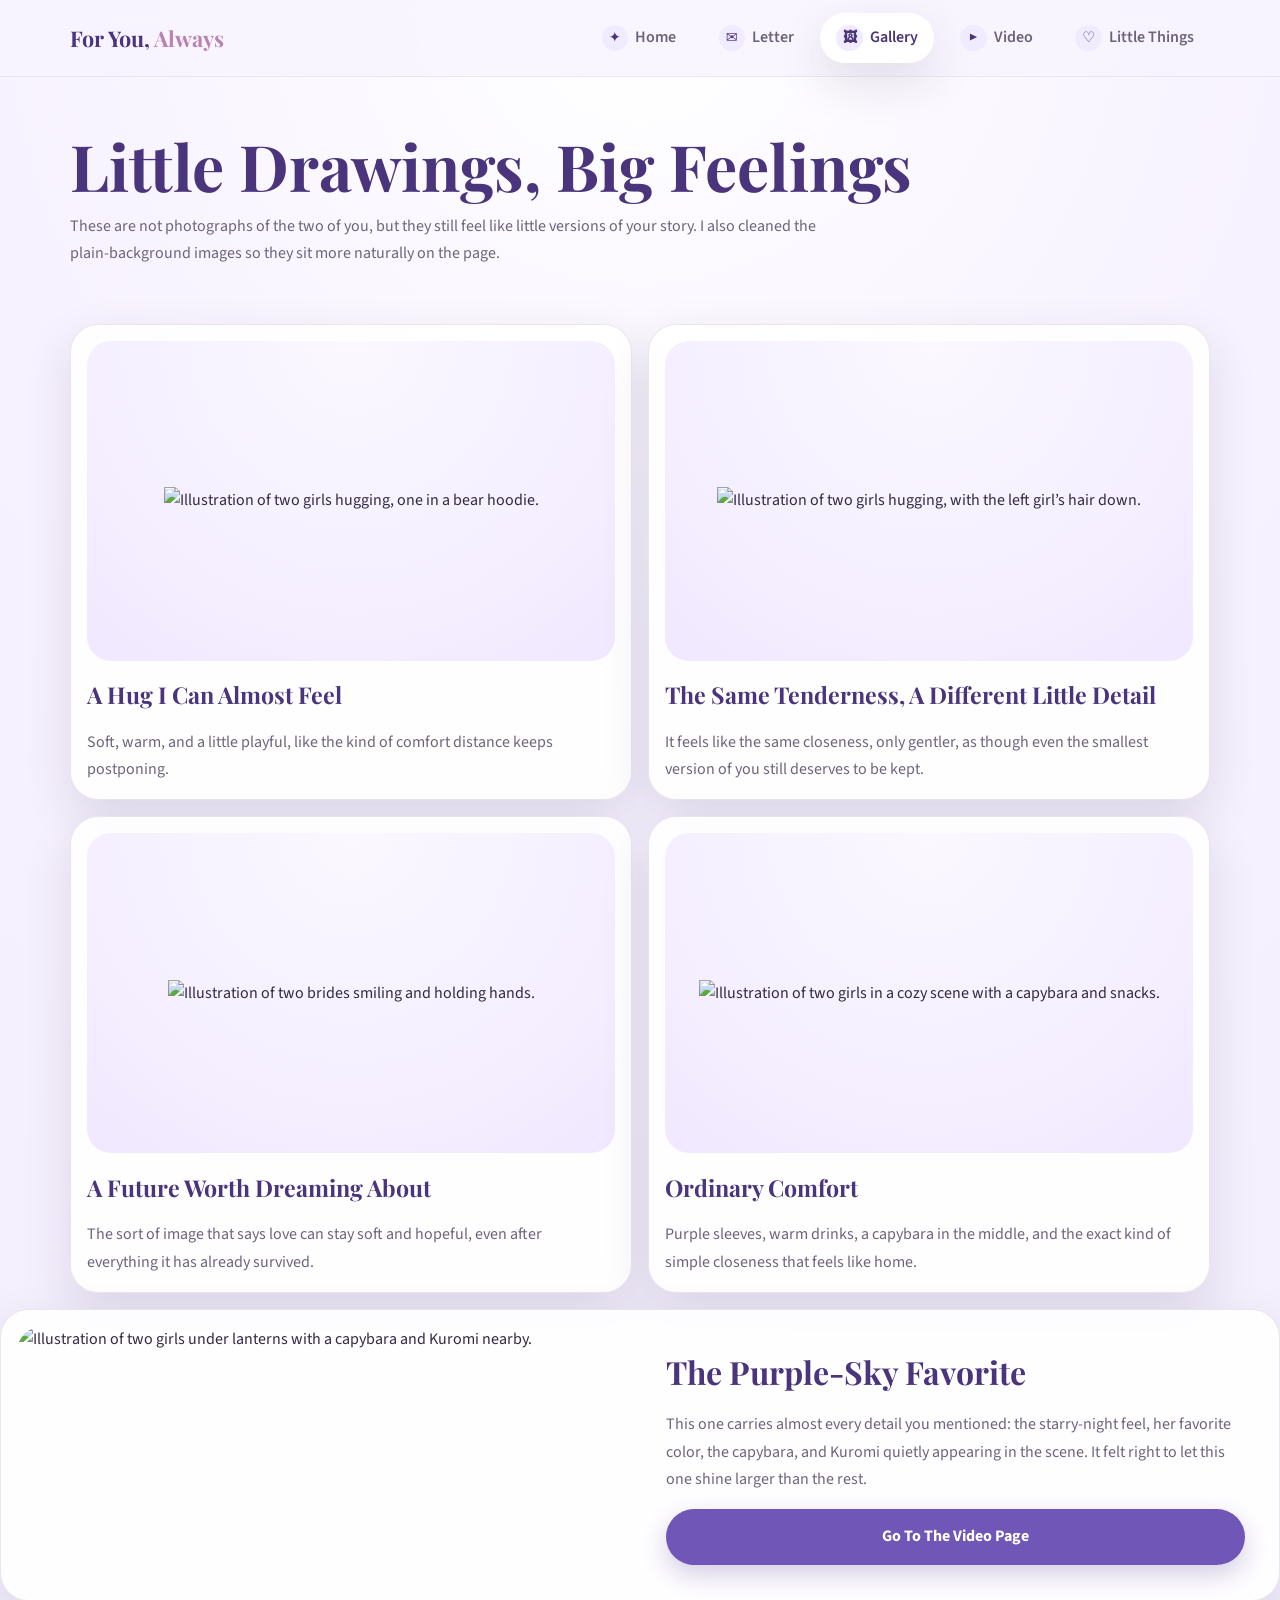
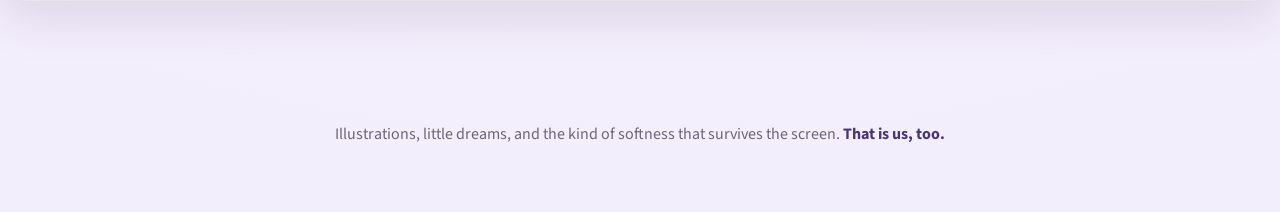
==== gallery.html @ 33184c09 "Add files via upload" ====
<!DOCTYPE html>
<html lang="en">
<head>
  <meta charset="utf-8">
  <meta name="viewport" content="width=device-width, initial-scale=1">
  <meta name="description" content="A gallery of drawings and keepsake illustrations.">
  <title>Gallery | For You, Always</title>
  <link rel="preconnect" href="https://fonts.googleapis.com">
  <link rel="preconnect" href="https://fonts.gstatic.com" crossorigin>
  <link href="https://fonts.googleapis.com/css2?family=Playfair+Display:wght@500;600;700&family=Source+Sans+3:wght@400;500;600;700&display=swap" rel="stylesheet">
  <link rel="stylesheet" href="styles.css">
</head>
<body>
  <header class="topbar">
    <div class="container topbar-inner">
      <a class="brand" href="index.html">For You, <span>Always</span></a>
      <nav class="nav" aria-label="Main navigation">
        <a href="index.html"><span class="icon-dot">✦</span>Home</a>
        <a href="letter.html"><span class="icon-dot">✉</span>Letter</a>
        <a class="active" href="gallery.html"><span class="icon-dot">🖼</span>Gallery</a>
        <a href="video.html"><span class="icon-dot">▶</span>Video</a>
        <a href="little-things.html"><span class="icon-dot">♡</span>Little Things</a>
      </nav>
    </div>
  </header>

  <main>
    <section class="page-intro">
      <div class="container">
        <h1>Little Drawings, Big Feelings</h1>
        <p>These are not photographs of the two of you, but they still feel like little versions of your story. I also cleaned the plain-background images so they sit more naturally on the page.</p>
      </div>
    </section>

    <section class="section" style="padding-top:1.5rem">
      <div class="container gallery-grid">
        <article class="card gallery-card">
          <div class="art-stage"><img src="assets/img/hug-bear-transparent.png" alt="Illustration of two girls hugging, one in a bear hoodie."></div>
          <h3>A Hug I Can Almost Feel</h3>
          <p>Soft, warm, and a little playful, like the kind of comfort distance keeps postponing.</p>
        </article>

        <article class="card gallery-card">
          <div class="art-stage"><img src="assets/img/hug-hair-transparent.png" alt="Illustration of two girls hugging, with the left girl’s hair down."></div>
          <h3>The Same Tenderness, A Different Little Detail</h3>
          <p>It feels like the same closeness, only gentler, as though even the smallest version of you still deserves to be kept.</p>
        </article>

        <article class="card gallery-card">
          <div class="art-stage"><img src="assets/img/wedding-dream-transparent.png" alt="Illustration of two brides smiling and holding hands."></div>
          <h3>A Future Worth Dreaming About</h3>
          <p>The sort of image that says love can stay soft and hopeful, even after everything it has already survived.</p>
        </article>

        <article class="card gallery-card">
          <div class="art-stage"><img src="assets/img/cozy-capybara.png" alt="Illustration of two girls in a cozy scene with a capybara and snacks."></div>
          <h3>Ordinary Comfort</h3>
          <p>Purple sleeves, warm drinks, a capybara in the middle, and the exact kind of simple closeness that feels like home.</p>
        </article>
      </div>

      <div class="card feature-banner">
        <img src="assets/img/lantern-night.jpg" alt="Illustration of two girls under lanterns with a capybara and Kuromi nearby.">
        <div style="padding:1.2rem 1.1rem;display:flex;flex-direction:column;justify-content:center">
          <h2 style="font-family:'Playfair Display',Georgia,serif;color:var(--purple-deep);margin:0 0 .75rem;font-size:2rem">The Purple-Sky Favorite</h2>
          <p style="margin:0 0 1rem;color:var(--muted)">This one carries almost every detail you mentioned: the starry-night feel, her favorite color, the capybara, and Kuromi quietly appearing in the scene. It felt right to let this one shine larger than the rest.</p>
          <a class="button" href="video.html">Go To The Video Page</a>
        </div>
      </div>
    </section>
  </main>

  <footer class="footer">
    <div class="container">
      <p>Illustrations, little dreams, and the kind of softness that survives the screen. <strong>That is us, too.</strong></p>
    </div>
  </footer>
</body>
</html>
---- styles.css ----
:root{
  --bg:#f8f5ff;
  --surface:#ffffff;
  --surface-soft:#faf7ff;
  --ink:#322942;
  --muted:#6d647b;
  --line:rgba(72,49,98,.12);
  --purple:#6f56b7;
  --purple-deep:#4a357c;
  --lavender:#d9ccff;
  --pink:#f6c8da;
  --gold:#f4df9c;
  --shadow:0 18px 48px rgba(44,31,69,.12);
  --shadow-strong:0 24px 64px rgba(37,21,63,.18);
  --hero:linear-gradient(180deg,#2f2450 0%,#4f3c83 38%,#8168bd 100%);
}
*{box-sizing:border-box}
html{scroll-behavior:smooth}
body{margin:0;font-family:'Source Sans 3',system-ui,-apple-system,BlinkMacSystemFont,'Segoe UI',sans-serif;color:var(--ink);background:radial-gradient(circle at top,#ffffff 0%,#f7f2ff 34%,#f3eefc 100%);line-height:1.7}
a{color:inherit}
img{max-width:100%;display:block}
video{max-width:100%;display:block}
.button,a.button{display:inline-flex;align-items:center;justify-content:center;gap:.65rem;padding:.9rem 1.2rem;border-radius:999px;background:var(--purple);color:#fff;text-decoration:none;font-weight:700;border:none;box-shadow:0 10px 24px rgba(84,56,144,.24);transition:transform .2s ease,box-shadow .2s ease}
.button:hover,a.button:hover{transform:translateY(-2px);box-shadow:0 14px 30px rgba(84,56,144,.28)}
.button.secondary,a.button.secondary{background:#fff;color:var(--purple-deep);border:1px solid rgba(84,56,144,.15);box-shadow:var(--shadow)}
.container{width:min(1140px,calc(100% - 2rem));margin-inline:auto}
.card{background:rgba(255,255,255,.88);backdrop-filter:blur(6px);border:1px solid var(--line);box-shadow:var(--shadow);border-radius:28px}
.small-label{display:inline-flex;align-items:center;gap:.5rem;padding:.45rem .8rem;border-radius:999px;background:rgba(255,255,255,.12);border:1px solid rgba(255,255,255,.16);color:#f9f4ff;font-size:.83rem;letter-spacing:.03em}
.topbar{position:sticky;top:0;z-index:20;background:rgba(248,245,255,.82);backdrop-filter:blur(12px);border-bottom:1px solid rgba(73,53,99,.08)}
.topbar-inner{display:flex;align-items:center;justify-content:space-between;gap:1rem;min-height:76px}
.brand{font-family:'Playfair Display',Georgia,serif;font-size:1.35rem;font-weight:700;text-decoration:none;color:var(--purple-deep)}
.brand span{color:#b983b0}
.nav{display:flex;flex-wrap:wrap;gap:.65rem;justify-content:flex-end}
.nav a{display:inline-flex;align-items:center;gap:.45rem;text-decoration:none;padding:.72rem 1rem;border-radius:999px;font-weight:600;color:var(--muted);transition:background .2s ease,color .2s ease}
.nav a:hover,.nav a.active{background:#fff;color:var(--purple-deep);box-shadow:var(--shadow)}
.icon-dot{width:1.65rem;height:1.65rem;border-radius:50%;display:grid;place-items:center;background:#f1ebff;color:var(--purple-deep);font-size:.9rem;flex:0 0 auto}
.hero{position:relative;overflow:hidden;background:var(--hero);color:#fff;padding:5.5rem 0 4rem}
.hero::before,.hero::after{content:"";position:absolute;border-radius:50%;filter:blur(10px);opacity:.28}
.hero::before{width:420px;height:420px;right:-80px;top:-120px;background:#f8cce4}
.hero::after{width:320px;height:320px;left:-60px;bottom:-100px;background:#c8b3ff}
.hero-grid{position:relative;z-index:1;display:grid;grid-template-columns:1.05fr .95fr;gap:2rem;align-items:center}
.hero-copy h1{font-family:'Playfair Display',Georgia,serif;font-size:clamp(2.9rem,6vw,5.35rem);line-height:1.06;margin:.9rem 0 1rem}
.hero-copy p{font-size:1.13rem;max-width:42rem;color:#f4efff;margin:0 0 1.4rem}
.hero-actions{display:flex;flex-wrap:wrap;gap:.85rem;margin-top:1.5rem}
.hero-visual{position:relative}
.hero-visual .frame{padding:1rem;background:rgba(255,255,255,.12);border:1px solid rgba(255,255,255,.16);border-radius:30px;box-shadow:var(--shadow-strong)}
.hero-visual img{border-radius:24px;aspect-ratio:5/4;object-fit:cover;width:100%}
.hero-note{position:absolute;left:-1rem;bottom:1rem;max-width:220px;padding:.9rem 1rem;border-radius:20px;background:rgba(255,255,255,.9);color:var(--purple-deep);box-shadow:var(--shadow)}
.hero-note strong{display:block;font-family:'Playfair Display',Georgia,serif;font-size:1.15rem;margin-bottom:.2rem}
.section{padding:4.5rem 0}
.section-header{margin-bottom:1.75rem}
.section-header h2{font-family:'Playfair Display',Georgia,serif;font-size:clamp(2rem,4vw,3.4rem);line-height:1.1;margin:0 0 .6rem;color:var(--purple-deep)}
.section-header p{max-width:45rem;color:var(--muted);margin:0}
.page-intro{padding:3.4rem 0 2rem}
.page-intro h1{font-family:'Playfair Display',Georgia,serif;font-size:clamp(2.5rem,5vw,4.5rem);line-height:1.08;margin:0 0 .8rem;color:var(--purple-deep)}
.page-intro p{max-width:48rem;color:var(--muted);margin:0}
.menu-grid{display:grid;grid-template-columns:repeat(4,1fr);gap:1rem}
.menu-card{text-decoration:none;padding:1.35rem;border-radius:26px;background:var(--surface);border:1px solid var(--line);box-shadow:var(--shadow);transition:transform .2s ease,box-shadow .2s ease}
.menu-card:hover{transform:translateY(-4px);box-shadow:var(--shadow-strong)}
.menu-card .menu-icon{width:3.4rem;height:3.4rem;border-radius:22px;display:grid;place-items:center;background:linear-gradient(180deg,#f1eaff,#e2d6ff);font-size:1.4rem;color:var(--purple-deep);margin-bottom:1rem}
.menu-card h3{font-family:'Playfair Display',Georgia,serif;font-size:1.4rem;margin:0 0 .35rem;color:var(--purple-deep)}
.menu-card p{margin:0;color:var(--muted);font-size:.97rem}
.highlights{display:grid;grid-template-columns:repeat(3,1fr);gap:1rem;margin-top:1.25rem}
.highlight{padding:1.25rem 1.2rem}
.highlight h3{display:flex;align-items:center;gap:.6rem;margin:0 0 .5rem;font-size:1.15rem;color:var(--purple-deep)}
.highlight h3 .bubble{width:2.2rem;height:2.2rem;border-radius:50%;display:grid;place-items:center;background:#efe7ff;color:var(--purple)}
.highlight p{margin:0;color:var(--muted)}
.preview-grid{display:grid;grid-template-columns:1.1fr .9fr;gap:1rem;margin-top:1.5rem}
.preview-panel{padding:1.2rem}
.preview-panel img{border-radius:22px}
.preview-panel h3{font-family:'Playfair Display',Georgia,serif;font-size:1.7rem;margin:0 0 .6rem;color:var(--purple-deep)}
.preview-panel p{margin:0 0 1rem;color:var(--muted)}
.quote-card{padding:1.75rem;background:linear-gradient(145deg,#fffafd,#fbf7ff)}
.quote-card p{font-family:'Playfair Display',Georgia,serif;font-size:clamp(1.45rem,3vw,2rem);line-height:1.45;margin:0;color:var(--purple-deep)}
.quote-card small{display:block;margin-top:1rem;color:var(--muted)}
.letter-layout{display:grid;grid-template-columns:.78fr 1.22fr;gap:1.2rem;align-items:start}
.sticky-art{position:sticky;top:96px;padding:1rem}
.sticky-art .art-wrap{padding:1rem;background:linear-gradient(180deg,#f8f2ff,#fff);border-radius:28px;border:1px solid var(--line)}
.sticky-art img{width:100%;object-fit:contain;max-height:520px}
.letter-card{padding:clamp(1.6rem,2.5vw,2.5rem)}
.letter-card .paper-title{font-family:'Playfair Display',Georgia,serif;font-size:clamp(2rem,4vw,3rem);margin:0 0 1.2rem;color:var(--purple-deep)}
.letter-card p{font-size:1.09rem;color:#4f4660;margin:0 0 1.15rem}
.letter-card blockquote{margin:1.8rem 0;padding:1.15rem 1.25rem;border-left:4px solid #c49bc7;background:#fbf7ff;border-radius:0 18px 18px 0;font-family:'Playfair Display',Georgia,serif;font-size:1.35rem;color:var(--purple-deep)}
.letter-card .signature{margin-top:2rem;font-family:'Playfair Display',Georgia,serif;font-size:1.5rem;color:#9c6c8e}
.gallery-grid{display:grid;grid-template-columns:repeat(2,1fr);gap:1rem}
.gallery-card{padding:1rem;display:flex;flex-direction:column;gap:.9rem}
.gallery-card .art-stage{min-height:320px;border-radius:24px;display:grid;place-items:center;padding:1.2rem;background:radial-gradient(circle at top,#fbf8ff 0%,#f4eeff 70%,#f0e8ff 100%);overflow:hidden}
.gallery-card .art-stage img{max-height:420px;width:auto;object-fit:contain}
.gallery-card h3{font-family:'Playfair Display',Georgia,serif;font-size:1.45rem;margin:0;color:var(--purple-deep)}
.gallery-card p{margin:0;color:var(--muted)}
.feature-banner{display:grid;grid-template-columns:1fr 1fr;gap:1rem;padding:1rem;margin-top:1rem}
.feature-banner img{border-radius:26px;width:100%;height:100%;object-fit:cover}
.video-layout{display:grid;grid-template-columns:1.05fr .95fr;gap:1rem;align-items:start}
.video-card{padding:1rem}
.video-card video,.video-card img{border-radius:24px;background:#1c142d}
.video-copy{padding:1.4rem}
.video-copy h2{font-family:'Playfair Display',Georgia,serif;font-size:2.3rem;line-height:1.15;margin:0 0 .9rem;color:var(--purple-deep)}
.video-copy p{margin:0 0 1rem;color:var(--muted)}
.video-meta{display:grid;gap:.8rem;margin-top:1.25rem}
.meta-item{padding:1rem;border-radius:20px;background:#fff;border:1px solid var(--line)}
.meta-item strong{display:block;color:var(--purple-deep);margin-bottom:.2rem}
.things-grid{display:grid;grid-template-columns:repeat(2,1fr);gap:1rem}
.thing-card{padding:1.3rem}
.thing-card h3{display:flex;align-items:center;gap:.75rem;font-family:'Playfair Display',Georgia,serif;font-size:1.55rem;margin:0 0 .55rem;color:var(--purple-deep)}
.thing-card h3 span{width:2.5rem;height:2.5rem;border-radius:50%;display:grid;place-items:center;background:#eee5ff;color:var(--purple);font-size:1.1rem}
.thing-card p{margin:0;color:var(--muted)}
.footer{padding:2rem 0 3rem;text-align:center;color:var(--muted)}
.footer strong{color:var(--purple-deep)}
@media (max-width: 980px){
  .hero-grid,.preview-grid,.letter-layout,.video-layout,.feature-banner{grid-template-columns:1fr}
  .menu-grid{grid-template-columns:repeat(2,1fr)}
  .highlights,.things-grid,.gallery-grid{grid-template-columns:1fr}
  .sticky-art{position:static}
}
@media (max-width: 640px){
  .topbar-inner{flex-direction:column;align-items:flex-start;justify-content:center;padding:1rem 0}
  .nav{width:100%;justify-content:flex-start}
  .hero{padding:4.6rem 0 3rem}
  .hero-note{position:static;margin-top:1rem;max-width:none}
  .menu-grid{grid-template-columns:1fr}
  .small-label{font-size:.76rem}
}
@media (prefers-reduced-motion: reduce){
  *,*::before,*::after{scroll-behavior:auto!important;transition:none!important}
}
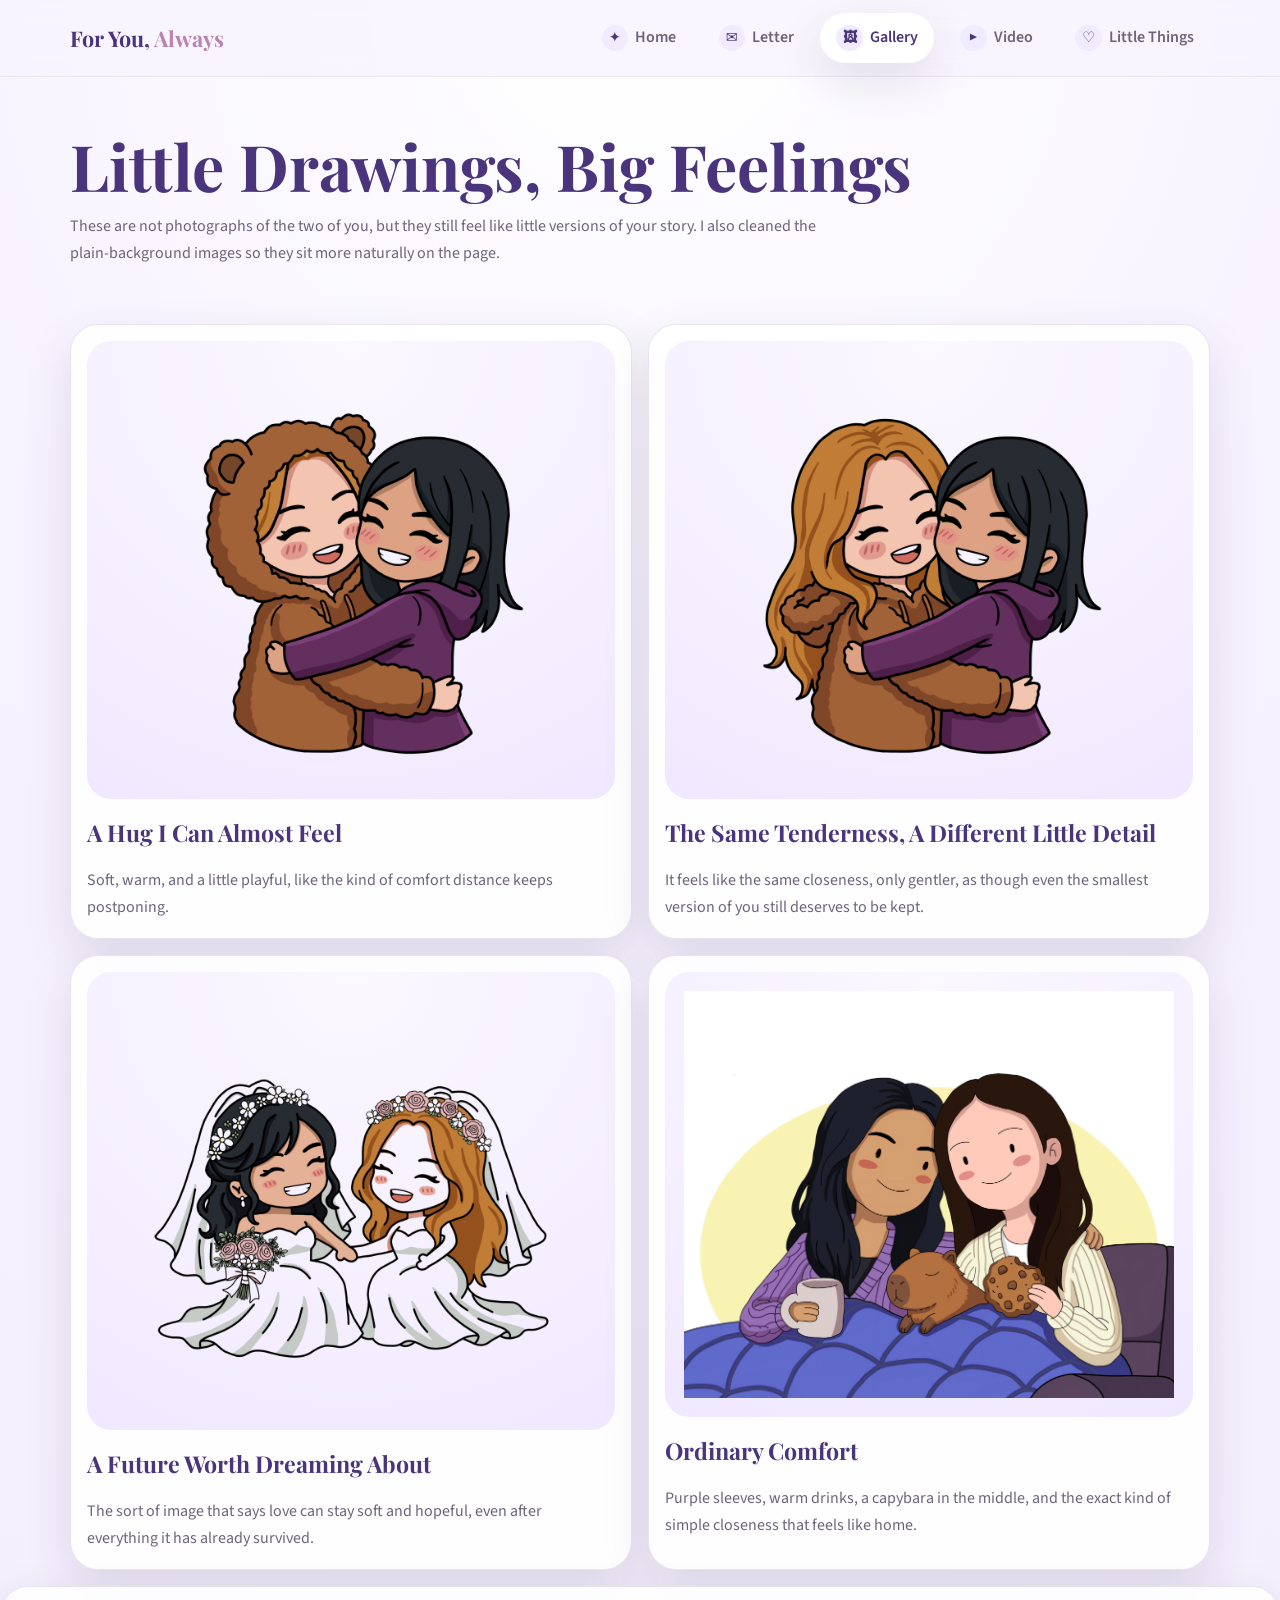
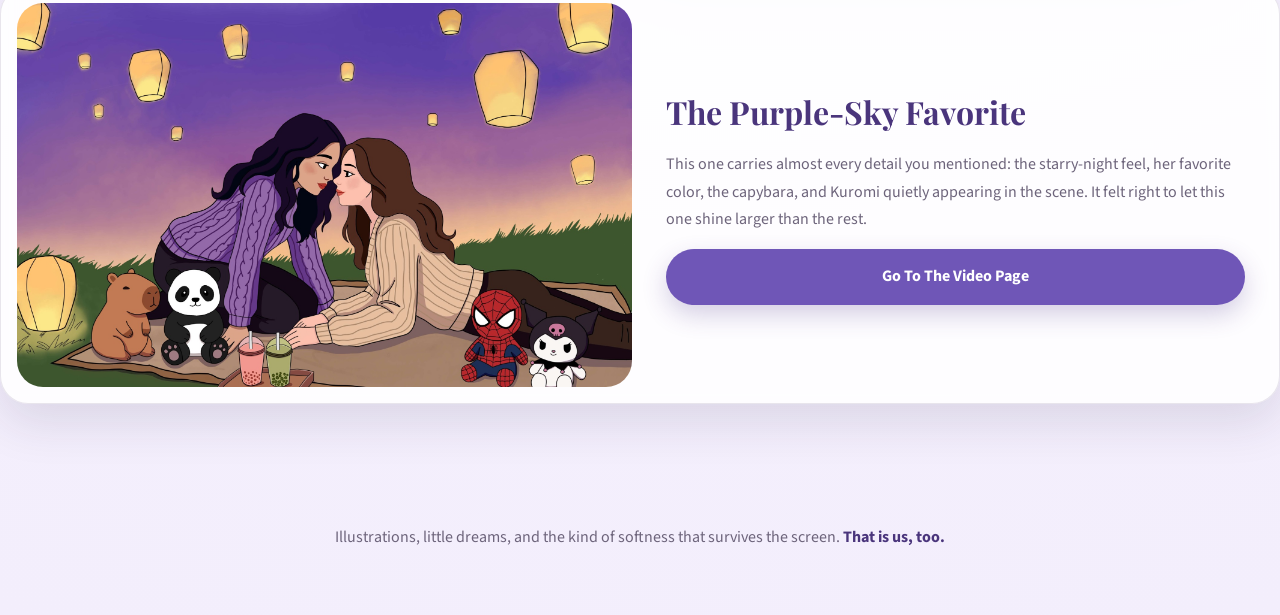
==== commit d5178548: "Add files via upload" ====
--- a/gallery.html
+++ b/gallery.html
@@ -35,32 +35,32 @@
     <section class="section" style="padding-top:1.5rem">
       <div class="container gallery-grid">
         <article class="card gallery-card">
-          <div class="art-stage"><img src="assets/img/hug-bear-transparent.png" alt="Illustration of two girls hugging, one in a bear hoodie."></div>
+          <div class="art-stage"><img src="hug-bear-transparent.png" alt="Illustration of two girls hugging, one in a bear hoodie."></div>
           <h3>A Hug I Can Almost Feel</h3>
           <p>Soft, warm, and a little playful, like the kind of comfort distance keeps postponing.</p>
         </article>
 
         <article class="card gallery-card">
-          <div class="art-stage"><img src="assets/img/hug-hair-transparent.png" alt="Illustration of two girls hugging, with the left girl’s hair down."></div>
+          <div class="art-stage"><img src="hug-hair-transparent.png" alt="Illustration of two girls hugging, with the left girl’s hair down."></div>
           <h3>The Same Tenderness, A Different Little Detail</h3>
           <p>It feels like the same closeness, only gentler, as though even the smallest version of you still deserves to be kept.</p>
         </article>
 
         <article class="card gallery-card">
-          <div class="art-stage"><img src="assets/img/wedding-dream-transparent.png" alt="Illustration of two brides smiling and holding hands."></div>
+          <div class="art-stage"><img src="wedding-dream-transparent.png" alt="Illustration of two brides smiling and holding hands."></div>
           <h3>A Future Worth Dreaming About</h3>
           <p>The sort of image that says love can stay soft and hopeful, even after everything it has already survived.</p>
         </article>
 
         <article class="card gallery-card">
-          <div class="art-stage"><img src="assets/img/cozy-capybara.png" alt="Illustration of two girls in a cozy scene with a capybara and snacks."></div>
+          <div class="art-stage"><img src="cozy-capybara.png" alt="Illustration of two girls in a cozy scene with a capybara and snacks."></div>
           <h3>Ordinary Comfort</h3>
           <p>Purple sleeves, warm drinks, a capybara in the middle, and the exact kind of simple closeness that feels like home.</p>
         </article>
       </div>
 
       <div class="card feature-banner">
-        <img src="assets/img/lantern-night.jpg" alt="Illustration of two girls under lanterns with a capybara and Kuromi nearby.">
+        <img src="lantern-night.jpg" alt="Illustration of two girls under lanterns with a capybara and Kuromi nearby.">
         <div style="padding:1.2rem 1.1rem;display:flex;flex-direction:column;justify-content:center">
           <h2 style="font-family:'Playfair Display',Georgia,serif;color:var(--purple-deep);margin:0 0 .75rem;font-size:2rem">The Purple-Sky Favorite</h2>
           <p style="margin:0 0 1rem;color:var(--muted)">This one carries almost every detail you mentioned: the starry-night feel, her favorite color, the capybara, and Kuromi quietly appearing in the scene. It felt right to let this one shine larger than the rest.</p>
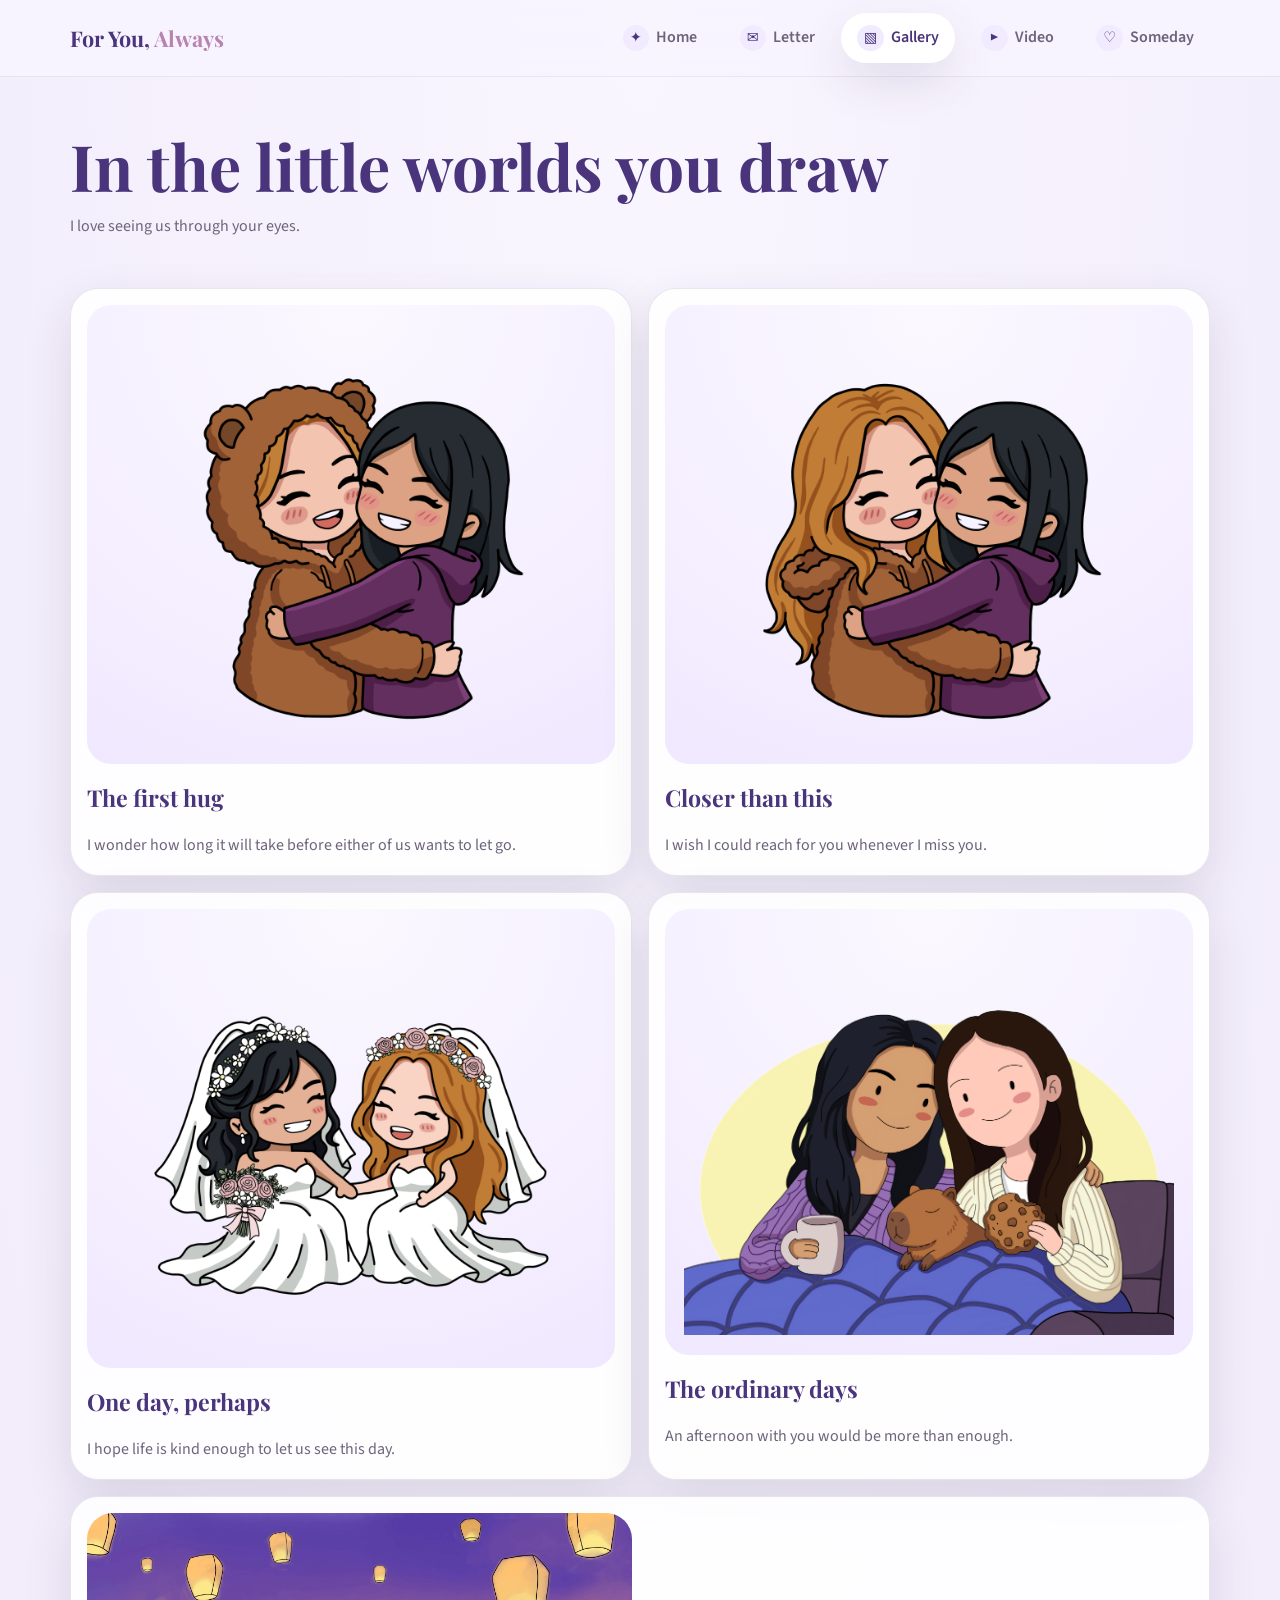
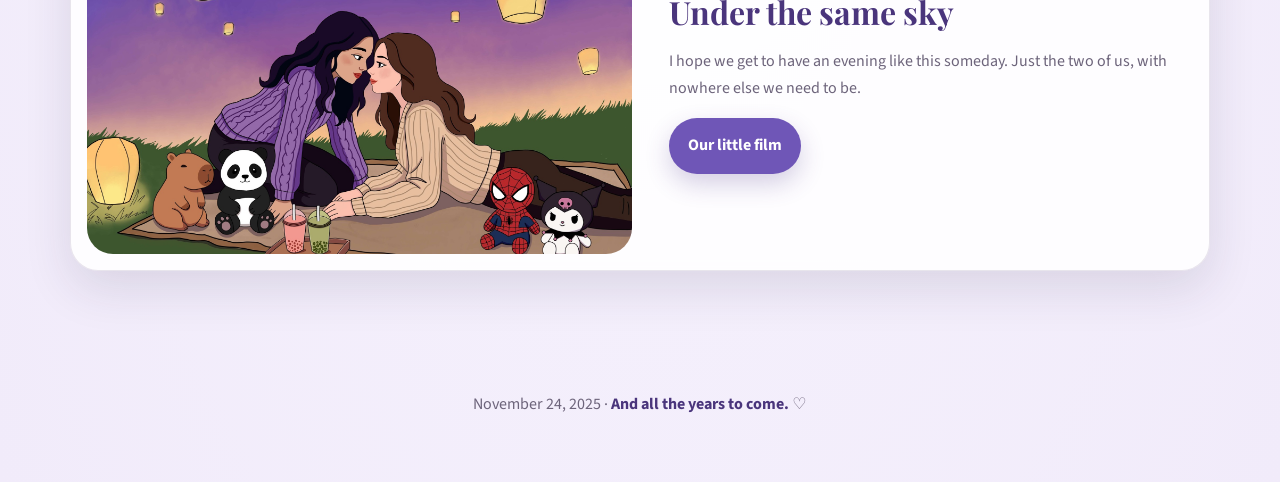
==== commit 3d9806e9: "Add files via upload" ====
--- a/gallery.html
+++ b/gallery.html
@@ -1,79 +1 @@
-<!DOCTYPE html>
-<html lang="en">
-<head>
-  <meta charset="utf-8">
-  <meta name="viewport" content="width=device-width, initial-scale=1">
-  <meta name="description" content="A gallery of drawings and keepsake illustrations.">
-  <title>Gallery | For You, Always</title>
-  <link rel="preconnect" href="https://fonts.googleapis.com">
-  <link rel="preconnect" href="https://fonts.gstatic.com" crossorigin>
-  <link href="https://fonts.googleapis.com/css2?family=Playfair+Display:wght@500;600;700&family=Source+Sans+3:wght@400;500;600;700&display=swap" rel="stylesheet">
-  <link rel="stylesheet" href="styles.css">
-</head>
-<body>
-  <header class="topbar">
-    <div class="container topbar-inner">
-      <a class="brand" href="index.html">For You, <span>Always</span></a>
-      <nav class="nav" aria-label="Main navigation">
-        <a href="index.html"><span class="icon-dot">✦</span>Home</a>
-        <a href="letter.html"><span class="icon-dot">✉</span>Letter</a>
-        <a class="active" href="gallery.html"><span class="icon-dot">🖼</span>Gallery</a>
-        <a href="video.html"><span class="icon-dot">▶</span>Video</a>
-        <a href="little-things.html"><span class="icon-dot">♡</span>Little Things</a>
-      </nav>
-    </div>
-  </header>
-
-  <main>
-    <section class="page-intro">
-      <div class="container">
-        <h1>Little Drawings, Big Feelings</h1>
-        <p>These are not photographs of the two of you, but they still feel like little versions of your story. I also cleaned the plain-background images so they sit more naturally on the page.</p>
-      </div>
-    </section>
-
-    <section class="section" style="padding-top:1.5rem">
-      <div class="container gallery-grid">
-        <article class="card gallery-card">
-          <div class="art-stage"><img src="hug-bear-transparent.png" alt="Illustration of two girls hugging, one in a bear hoodie."></div>
-          <h3>A Hug I Can Almost Feel</h3>
-          <p>Soft, warm, and a little playful, like the kind of comfort distance keeps postponing.</p>
-        </article>
-
-        <article class="card gallery-card">
-          <div class="art-stage"><img src="hug-hair-transparent.png" alt="Illustration of two girls hugging, with the left girl’s hair down."></div>
-          <h3>The Same Tenderness, A Different Little Detail</h3>
-          <p>It feels like the same closeness, only gentler, as though even the smallest version of you still deserves to be kept.</p>
-        </article>
-
-        <article class="card gallery-card">
-          <div class="art-stage"><img src="wedding-dream-transparent.png" alt="Illustration of two brides smiling and holding hands."></div>
-          <h3>A Future Worth Dreaming About</h3>
-          <p>The sort of image that says love can stay soft and hopeful, even after everything it has already survived.</p>
-        </article>
-
-        <article class="card gallery-card">
-          <div class="art-stage"><img src="cozy-capybara.png" alt="Illustration of two girls in a cozy scene with a capybara and snacks."></div>
-          <h3>Ordinary Comfort</h3>
-          <p>Purple sleeves, warm drinks, a capybara in the middle, and the exact kind of simple closeness that feels like home.</p>
-        </article>
-      </div>
-
-      <div class="card feature-banner">
-        <img src="lantern-night.jpg" alt="Illustration of two girls under lanterns with a capybara and Kuromi nearby.">
-        <div style="padding:1.2rem 1.1rem;display:flex;flex-direction:column;justify-content:center">
-          <h2 style="font-family:'Playfair Display',Georgia,serif;color:var(--purple-deep);margin:0 0 .75rem;font-size:2rem">The Purple-Sky Favorite</h2>
-          <p style="margin:0 0 1rem;color:var(--muted)">This one carries almost every detail you mentioned: the starry-night feel, her favorite color, the capybara, and Kuromi quietly appearing in the scene. It felt right to let this one shine larger than the rest.</p>
-          <a class="button" href="video.html">Go To The Video Page</a>
-        </div>
-      </div>
-    </section>
-  </main>
-
-  <footer class="footer">
-    <div class="container">
-      <p>Illustrations, little dreams, and the kind of softness that survives the screen. <strong>That is us, too.</strong></p>
-    </div>
-  </footer>
-</body>
-</html>
+<!DOCTYPE html><html lang="en"><head><meta charset="utf-8"><meta name="viewport" content="width=device-width, initial-scale=1"><meta name="description" content="For my lovey, on our first anniversary."><title>Our Gallery | For You, Always</title><link rel="preconnect" href="https://fonts.googleapis.com"><link rel="preconnect" href="https://fonts.gstatic.com" crossorigin><link href="https://fonts.googleapis.com/css2?family=Playfair+Display:wght@500;600;700&family=Source+Sans+3:wght@400;500;600;700&display=swap" rel="stylesheet"><link rel="stylesheet" href="styles.css"></head><body><header class="topbar"><div class="container topbar-inner"><a class="brand" href="index.html">For You, <span>Always</span></a><nav class="nav" aria-label="Main navigation"><a href="index.html"><span class="icon-dot" aria-hidden="true">✦</span>Home</a><a href="letter.html"><span class="icon-dot" aria-hidden="true">✉</span>Letter</a><a class="active" aria-current="page" href="gallery.html"><span class="icon-dot" aria-hidden="true">▧</span>Gallery</a><a href="video.html"><span class="icon-dot" aria-hidden="true">▶</span>Video</a><a href="little-things.html"><span class="icon-dot" aria-hidden="true">♡</span>Someday</a></nav></div></header><main><section class="page-intro"><div class="container"><h1>In the little worlds you draw</h1><p>I love seeing us through your eyes.</p></div></section><section class="section gallery-section"><div class="container"><div class="gallery-grid"><article class="card gallery-card"><a class="art-stage" href="hug-bear-transparent.png" target="_blank" rel="noopener"><img src="hug-bear-transparent.png" alt="The first hug"></a><h3>The first hug</h3><p>I wonder how long it will take before either of us wants to let go.</p></article><article class="card gallery-card"><a class="art-stage" href="hug-hair-transparent.png" target="_blank" rel="noopener"><img src="hug-hair-transparent.png" alt="Closer than this"></a><h3>Closer than this</h3><p>I wish I could reach for you whenever I miss you.</p></article><article class="card gallery-card"><a class="art-stage" href="wedding-dream-transparent.png" target="_blank" rel="noopener"><img src="wedding-dream-transparent.png" alt="One day, perhaps"></a><h3>One day, perhaps</h3><p>I hope life is kind enough to let us see this day.</p></article><article class="card gallery-card"><a class="art-stage" href="cozy-capybara.png" target="_blank" rel="noopener"><img src="cozy-capybara.png" alt="The ordinary days"></a><h3>The ordinary days</h3><p>An afternoon with you would be more than enough.</p></article></div><div class="card feature-banner"><img src="lantern-night.jpg" alt="An imagined date beneath floating lanterns with our favorite little companions."><div class="feature-copy"><h2>Under the same sky</h2><p>I hope we get to have an evening like this someday. Just the two of us, with nowhere else we need to be.</p><a class="button" href="video.html">Our little film</a></div></div></div></section></main><footer class="footer"><div class="container"><p>November 24, 2025 · <strong>And all the years to come.</strong> ♡</p></div></footer></body></html>
--- a/styles.css
+++ b/styles.css
@@ -123,3 +123,8 @@
 @media (prefers-reduced-motion: reduce){
   *,*::before,*::after{scroll-behavior:auto!important;transition:none!important}
 }
+
+/* Celestial accents and readable layout */
+:root{--hero:linear-gradient(150deg,#181129 0%,#332452 50%,#594180 100%)}
+body{background:radial-gradient(ellipse at top,#f9f6ff,#f1ebfa);}
+.hero::before,.hero::after{opacity:.12}.hero{padding:4.5rem 0 3.8rem}.stars{position:absolute;inset:0;pointer-events:none;background-image:radial-gradient(1.4px 1.4px at 15px 31px,#fff9db 98%,transparent),radial-gradient(1px 1px at 63px 82px,#fff 98%,transparent),radial-gradient(1.5px 1.5px at 124px 21px,#e8d6ff 98%,transparent);background-size:149px 107px,137px 133px,181px 151px;opacity:.65}.hero-copy h1{font-size:clamp(3rem,6vw,5rem)}.hero-copy .song-note{font-size:.88rem;margin:.85rem 0 0;color:#e5d8f6}.hero-visual img{aspect-ratio:auto;object-fit:contain}.centered{text-align:center}.centered p{margin:auto}.counter-section{padding:3.2rem 0 1.6rem}.counter{display:grid;grid-template-columns:repeat(4,1fr);gap:12px;max-width:660px;margin:auto}.counter>div{border:1px solid var(--line);border-radius:20px;background:#fff;padding:1.2rem .5rem;text-align:center;box-shadow:var(--shadow)}.counter strong{display:block;font-family:'Playfair Display',Georgia,serif;color:var(--purple-deep);font-size:clamp(1.7rem,4vw,3rem);line-height:1.2;font-variant-numeric:tabular-nums}.counter span{font-size:.87rem;color:var(--muted)}.counter-note{color:var(--muted);margin:.8rem 0 0}.rooms,.closing{padding:2.5rem 0}.letter-section,.gallery-section{padding-top:1rem}.letter-card p{font-family:Georgia,serif;line-height:1.85;font-size:1.06rem;margin-bottom:1.45rem}.letter-card blockquote{font-size:1.6rem;text-align:center;border:0;border-radius:18px;padding:1.6rem .6rem}.letter-card p:last-child{margin-bottom:0}.feature-copy{padding:1.3rem;align-self:center}.feature-copy h2,.someday-art h2{font-family:'Playfair Display',Georgia,serif;color:var(--purple-deep);font-size:2rem;line-height:1.2;margin:0 0 .6rem}.feature-copy p,.someday-art p{color:var(--muted)}.gallery-card .art-stage{text-decoration:none}.video-card video{width:100%;height:auto}.wish-grid{display:grid;grid-template-columns:repeat(3,1fr);gap:1rem}.wish-card{padding:1.35rem}.wish-icon{display:grid;place-items:center;width:2.6rem;height:2.6rem;background:#eee5ff;border-radius:50%;color:var(--purple-deep);font-size:1.25rem}.wish-card h3{font-family:'Playfair Display',Georgia,serif;color:var(--purple-deep);font-size:1.35rem;margin:.7rem 0 .3rem}.wish-card p{color:var(--muted);margin:0}.someday-art{margin-top:1.5rem;display:grid;grid-template-columns:1.15fr .85fr;gap:1.5rem;align-items:center;padding:1rem}.someday-art img{border-radius:20px}.someday-art>div{padding:1rem}.nav a:focus-visible,.button:focus-visible,.menu-card:focus-visible{outline:3px solid #b988db;outline-offset:3px}@media(max-width:640px){.counter{gap:5px}.counter>div{padding:.85rem .2rem;border-radius:12px}.counter span{font-size:.72rem}.wish-grid,.someday-art{grid-template-columns:1fr}.hero{padding:2.8rem 0}.topbar-inner{gap:.3rem;padding:.6rem 0}.nav{gap:.15rem}.nav a{padding:.4rem .5rem;font-size:.85rem}.icon-dot{width:1.25rem;height:1.25rem}.gallery-card .art-stage{min-height:0}.letter-card{padding:1.2rem}.letter-card p{font-size:1rem}.page-intro{padding:2.2rem 0 1rem}}
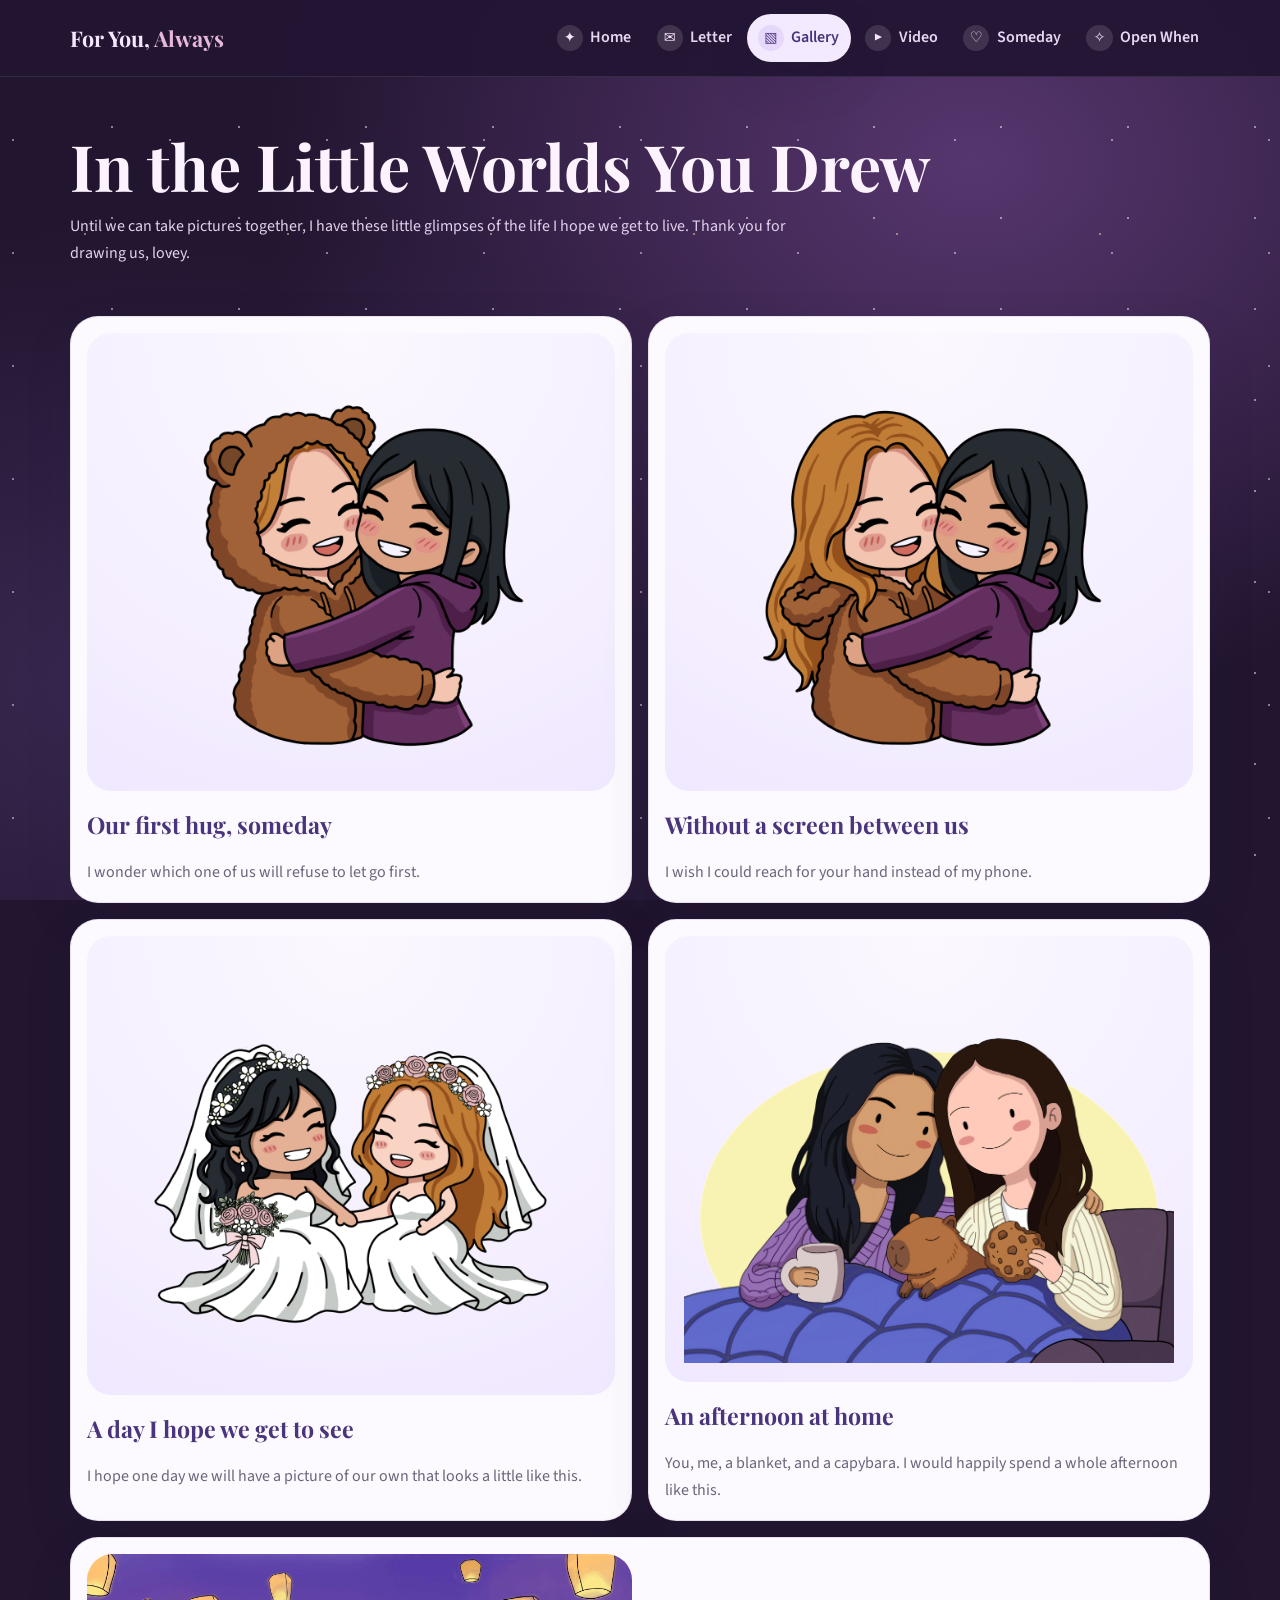
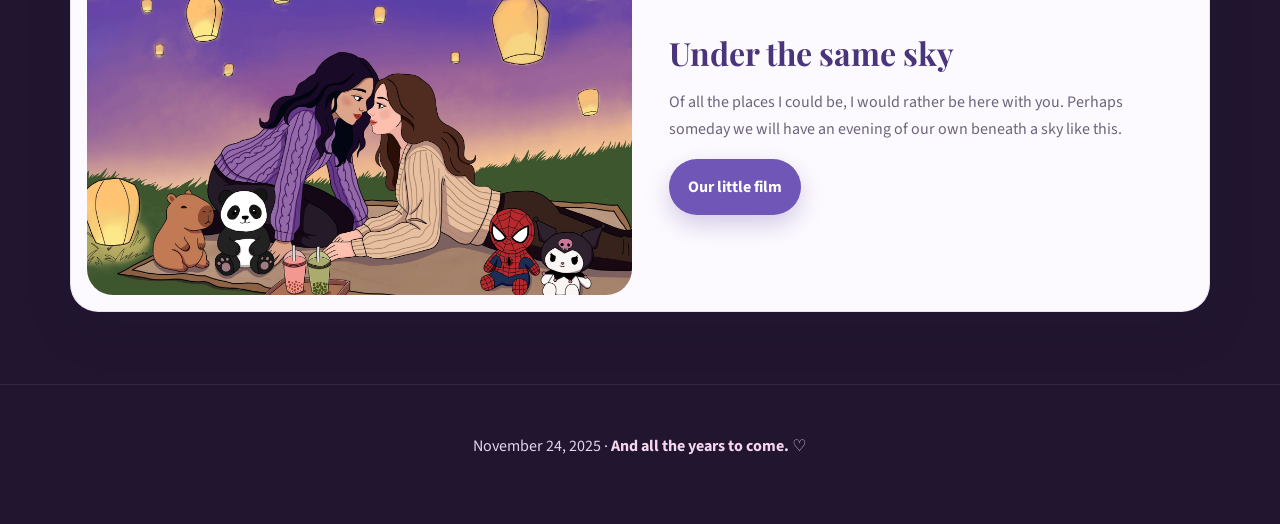
==== commit 9b33fbc5: "Add files via upload" ====
--- a/gallery.html
+++ b/gallery.html
@@ -1 +1,2 @@
-<!DOCTYPE html><html lang="en"><head><meta charset="utf-8"><meta name="viewport" content="width=device-width, initial-scale=1"><meta name="description" content="For my lovey, on our first anniversary."><title>Our Gallery | For You, Always</title><link rel="preconnect" href="https://fonts.googleapis.com"><link rel="preconnect" href="https://fonts.gstatic.com" crossorigin><link href="https://fonts.googleapis.com/css2?family=Playfair+Display:wght@500;600;700&family=Source+Sans+3:wght@400;500;600;700&display=swap" rel="stylesheet"><link rel="stylesheet" href="styles.css"></head><body><header class="topbar"><div class="container topbar-inner"><a class="brand" href="index.html">For You, <span>Always</span></a><nav class="nav" aria-label="Main navigation"><a href="index.html"><span class="icon-dot" aria-hidden="true">✦</span>Home</a><a href="letter.html"><span class="icon-dot" aria-hidden="true">✉</span>Letter</a><a class="active" aria-current="page" href="gallery.html"><span class="icon-dot" aria-hidden="true">▧</span>Gallery</a><a href="video.html"><span class="icon-dot" aria-hidden="true">▶</span>Video</a><a href="little-things.html"><span class="icon-dot" aria-hidden="true">♡</span>Someday</a></nav></div></header><main><section class="page-intro"><div class="container"><h1>In the little worlds you draw</h1><p>I love seeing us through your eyes.</p></div></section><section class="section gallery-section"><div class="container"><div class="gallery-grid"><article class="card gallery-card"><a class="art-stage" href="hug-bear-transparent.png" target="_blank" rel="noopener"><img src="hug-bear-transparent.png" alt="The first hug"></a><h3>The first hug</h3><p>I wonder how long it will take before either of us wants to let go.</p></article><article class="card gallery-card"><a class="art-stage" href="hug-hair-transparent.png" target="_blank" rel="noopener"><img src="hug-hair-transparent.png" alt="Closer than this"></a><h3>Closer than this</h3><p>I wish I could reach for you whenever I miss you.</p></article><article class="card gallery-card"><a class="art-stage" href="wedding-dream-transparent.png" target="_blank" rel="noopener"><img src="wedding-dream-transparent.png" alt="One day, perhaps"></a><h3>One day, perhaps</h3><p>I hope life is kind enough to let us see this day.</p></article><article class="card gallery-card"><a class="art-stage" href="cozy-capybara.png" target="_blank" rel="noopener"><img src="cozy-capybara.png" alt="The ordinary days"></a><h3>The ordinary days</h3><p>An afternoon with you would be more than enough.</p></article></div><div class="card feature-banner"><img src="lantern-night.jpg" alt="An imagined date beneath floating lanterns with our favorite little companions."><div class="feature-copy"><h2>Under the same sky</h2><p>I hope we get to have an evening like this someday. Just the two of us, with nowhere else we need to be.</p><a class="button" href="video.html">Our little film</a></div></div></div></section></main><footer class="footer"><div class="container"><p>November 24, 2025 · <strong>And all the years to come.</strong> ♡</p></div></footer></body></html>+<!DOCTYPE html>
+<html lang="en"><head><meta charset="utf-8"/><meta content="width=device-width, initial-scale=1" name="viewport"/><meta content="For my lovey, on our first anniversary." name="description"/><title>Our Gallery | For You, Always</title><link href="https://fonts.googleapis.com" rel="preconnect"/><link crossorigin="" href="https://fonts.gstatic.com" rel="preconnect"/><link href="https://fonts.googleapis.com/css2?family=Playfair+Display:wght@500;600;700&amp;family=Source+Sans+3:wght@400;500;600;700&amp;display=swap" rel="stylesheet"/><link href="styles.css" rel="stylesheet"/></head><body><div aria-hidden="true" class="night-sky"></div><header class="topbar"><div class="container topbar-inner"><a class="brand" href="index.html">For You, <span>Always</span></a><nav aria-label="Main navigation" class="nav"><a href="index.html"><span aria-hidden="true" class="icon-dot">✦</span>Home</a><a href="letter.html"><span aria-hidden="true" class="icon-dot">✉</span>Letter</a><a aria-current="page" class="active" href="gallery.html"><span aria-hidden="true" class="icon-dot">▧</span>Gallery</a><a href="video.html"><span aria-hidden="true" class="icon-dot">▶</span>Video</a><a href="little-things.html"><span aria-hidden="true" class="icon-dot">♡</span>Someday</a><a href="open-when.html"><span aria-hidden="true" class="icon-dot">✧</span>Open When</a></nav></div></header><main><section class="page-intro"><div class="container"><h1>In the Little Worlds You Drew</h1><p>Until we can take pictures together, I have these little glimpses of the life I hope we get to live. Thank you for drawing us, lovey.</p></div></section><section class="section gallery-section"><div class="container"><div class="gallery-grid"><article class="card gallery-card"><a class="art-stage" href="hug-bear-transparent.png" rel="noopener" target="_blank"><img alt="The first hug" src="hug-bear-transparent.png"/></a><h3>Our first hug, someday</h3><p>I wonder which one of us will refuse to let go first.</p></article><article class="card gallery-card"><a class="art-stage" href="hug-hair-transparent.png" rel="noopener" target="_blank"><img alt="Closer than this" src="hug-hair-transparent.png"/></a><h3>Without a screen between us</h3><p>I wish I could reach for your hand instead of my phone.</p></article><article class="card gallery-card"><a class="art-stage" href="wedding-dream-transparent.png" rel="noopener" target="_blank"><img alt="One day, perhaps" src="wedding-dream-transparent.png"/></a><h3>A day I hope we get to see</h3><p>I hope one day we will have a picture of our own that looks a little like this.</p></article><article class="card gallery-card"><a class="art-stage" href="cozy-capybara.png" rel="noopener" target="_blank"><img alt="The ordinary days" src="cozy-capybara.png"/></a><h3>An afternoon at home</h3><p>You, me, a blanket, and a capybara. I would happily spend a whole afternoon like this.</p></article></div><div class="card feature-banner"><img alt="An imagined date beneath floating lanterns with our favorite little companions." src="lantern-night.jpg"/><div class="feature-copy"><h2>Under the same sky</h2><p>Of all the places I could be, I would rather be here with you. Perhaps someday we will have an evening of our own beneath a sky like this.</p><a class="button" href="video.html">Our little film</a></div></div></div></section><dialog class="art-dialog" id="art-dialog"><button aria-label="Close image" class="close-art" type="button">×</button><img alt="" id="large-art"/><p id="art-caption"></p></dialog><script>const d=document.querySelector('#art-dialog');if(typeof d.showModal==='function'){document.querySelectorAll('.gallery-card .art-stage').forEach(a=>a.addEventListener('click',e=>{e.preventDefault();const img=a.querySelector('img');document.querySelector('#large-art').src=img.src;document.querySelector('#large-art').alt=img.alt;document.querySelector('#art-caption').textContent=a.parentElement.querySelector('h3').textContent;d.showModal()}));d.querySelector('button').addEventListener('click',()=>d.close());d.addEventListener('click',e=>{if(e.target===d)d.close()});}</script></main><footer class="footer"><div class="container"><p>November 24, 2025 · <strong>And all the years to come.</strong> ♡</p></div></footer></body></html>
--- a/styles.css
+++ b/styles.css
@@ -127,4 +127,5 @@
 /* Celestial accents and readable layout */
 :root{--hero:linear-gradient(150deg,#181129 0%,#332452 50%,#594180 100%)}
 body{background:radial-gradient(ellipse at top,#f9f6ff,#f1ebfa);}
-.hero::before,.hero::after{opacity:.12}.hero{padding:4.5rem 0 3.8rem}.stars{position:absolute;inset:0;pointer-events:none;background-image:radial-gradient(1.4px 1.4px at 15px 31px,#fff9db 98%,transparent),radial-gradient(1px 1px at 63px 82px,#fff 98%,transparent),radial-gradient(1.5px 1.5px at 124px 21px,#e8d6ff 98%,transparent);background-size:149px 107px,137px 133px,181px 151px;opacity:.65}.hero-copy h1{font-size:clamp(3rem,6vw,5rem)}.hero-copy .song-note{font-size:.88rem;margin:.85rem 0 0;color:#e5d8f6}.hero-visual img{aspect-ratio:auto;object-fit:contain}.centered{text-align:center}.centered p{margin:auto}.counter-section{padding:3.2rem 0 1.6rem}.counter{display:grid;grid-template-columns:repeat(4,1fr);gap:12px;max-width:660px;margin:auto}.counter>div{border:1px solid var(--line);border-radius:20px;background:#fff;padding:1.2rem .5rem;text-align:center;box-shadow:var(--shadow)}.counter strong{display:block;font-family:'Playfair Display',Georgia,serif;color:var(--purple-deep);font-size:clamp(1.7rem,4vw,3rem);line-height:1.2;font-variant-numeric:tabular-nums}.counter span{font-size:.87rem;color:var(--muted)}.counter-note{color:var(--muted);margin:.8rem 0 0}.rooms,.closing{padding:2.5rem 0}.letter-section,.gallery-section{padding-top:1rem}.letter-card p{font-family:Georgia,serif;line-height:1.85;font-size:1.06rem;margin-bottom:1.45rem}.letter-card blockquote{font-size:1.6rem;text-align:center;border:0;border-radius:18px;padding:1.6rem .6rem}.letter-card p:last-child{margin-bottom:0}.feature-copy{padding:1.3rem;align-self:center}.feature-copy h2,.someday-art h2{font-family:'Playfair Display',Georgia,serif;color:var(--purple-deep);font-size:2rem;line-height:1.2;margin:0 0 .6rem}.feature-copy p,.someday-art p{color:var(--muted)}.gallery-card .art-stage{text-decoration:none}.video-card video{width:100%;height:auto}.wish-grid{display:grid;grid-template-columns:repeat(3,1fr);gap:1rem}.wish-card{padding:1.35rem}.wish-icon{display:grid;place-items:center;width:2.6rem;height:2.6rem;background:#eee5ff;border-radius:50%;color:var(--purple-deep);font-size:1.25rem}.wish-card h3{font-family:'Playfair Display',Georgia,serif;color:var(--purple-deep);font-size:1.35rem;margin:.7rem 0 .3rem}.wish-card p{color:var(--muted);margin:0}.someday-art{margin-top:1.5rem;display:grid;grid-template-columns:1.15fr .85fr;gap:1.5rem;align-items:center;padding:1rem}.someday-art img{border-radius:20px}.someday-art>div{padding:1rem}.nav a:focus-visible,.button:focus-visible,.menu-card:focus-visible{outline:3px solid #b988db;outline-offset:3px}@media(max-width:640px){.counter{gap:5px}.counter>div{padding:.85rem .2rem;border-radius:12px}.counter span{font-size:.72rem}.wish-grid,.someday-art{grid-template-columns:1fr}.hero{padding:2.8rem 0}.topbar-inner{gap:.3rem;padding:.6rem 0}.nav{gap:.15rem}.nav a{padding:.4rem .5rem;font-size:.85rem}.icon-dot{width:1.25rem;height:1.25rem}.gallery-card .art-stage{min-height:0}.letter-card{padding:1.2rem}.letter-card p{font-size:1rem}.page-intro{padding:2.2rem 0 1rem}}+.hero::before,.hero::after{opacity:.12}.hero{padding:4.5rem 0 3.8rem}.stars{position:absolute;inset:0;pointer-events:none;background-image:radial-gradient(1.4px 1.4px at 15px 31px,#fff9db 98%,transparent),radial-gradient(1px 1px at 63px 82px,#fff 98%,transparent),radial-gradient(1.5px 1.5px at 124px 21px,#e8d6ff 98%,transparent);background-size:149px 107px,137px 133px,181px 151px;opacity:.65}.hero-copy h1{font-size:clamp(3rem,6vw,5rem)}.hero-copy .song-note{font-size:.88rem;margin:.85rem 0 0;color:#e5d8f6}.hero-visual img{aspect-ratio:auto;object-fit:contain}.centered{text-align:center}.centered p{margin:auto}.counter-section{padding:3.2rem 0 1.6rem}.counter{display:grid;grid-template-columns:repeat(4,1fr);gap:12px;max-width:660px;margin:auto}.counter>div{border:1px solid var(--line);border-radius:20px;background:#fff;padding:1.2rem .5rem;text-align:center;box-shadow:var(--shadow)}.counter strong{display:block;font-family:'Playfair Display',Georgia,serif;color:var(--purple-deep);font-size:clamp(1.7rem,4vw,3rem);line-height:1.2;font-variant-numeric:tabular-nums}.counter span{font-size:.87rem;color:var(--muted)}.counter-note{color:var(--muted);margin:.8rem 0 0}.rooms,.closing{padding:2.5rem 0}.letter-section,.gallery-section{padding-top:1rem}.letter-card p{font-family:Georgia,serif;line-height:1.85;font-size:1.06rem;margin-bottom:1.45rem}.letter-card blockquote{font-size:1.6rem;text-align:center;border:0;border-radius:18px;padding:1.6rem .6rem}.letter-card p:last-child{margin-bottom:0}.feature-copy{padding:1.3rem;align-self:center}.feature-copy h2,.someday-art h2{font-family:'Playfair Display',Georgia,serif;color:var(--purple-deep);font-size:2rem;line-height:1.2;margin:0 0 .6rem}.feature-copy p,.someday-art p{color:var(--muted)}.gallery-card .art-stage{text-decoration:none}.video-card video{width:100%;height:auto}.wish-grid{display:grid;grid-template-columns:repeat(3,1fr);gap:1rem}.wish-card{padding:1.35rem}.wish-icon{display:grid;place-items:center;width:2.6rem;height:2.6rem;background:#eee5ff;border-radius:50%;color:var(--purple-deep);font-size:1.25rem}.wish-card h3{font-family:'Playfair Display',Georgia,serif;color:var(--purple-deep);font-size:1.35rem;margin:.7rem 0 .3rem}.wish-card p{color:var(--muted);margin:0}.someday-art{margin-top:1.5rem;display:grid;grid-template-columns:1.15fr .85fr;gap:1.5rem;align-items:center;padding:1rem}.someday-art img{border-radius:20px}.someday-art>div{padding:1rem}.nav a:focus-visible,.button:focus-visible,.menu-card:focus-visible{outline:3px solid #b988db;outline-offset:3px}@media(max-width:640px){.counter{gap:5px}.counter>div{padding:.85rem .2rem;border-radius:12px}.counter span{font-size:.72rem}.wish-grid,.someday-art{grid-template-columns:1fr}.hero{padding:2.8rem 0}.topbar-inner{gap:.3rem;padding:.6rem 0}.nav{gap:.15rem}.nav a{padding:.4rem .5rem;font-size:.85rem}.icon-dot{width:1.25rem;height:1.25rem}.gallery-card .art-stage{min-height:0}.letter-card{padding:1.2rem}.letter-card p{font-size:1rem}.page-intro{padding:2.2rem 0 1rem}}/* A violet night sky throughout, with luminous reading surfaces. */
+body{background:#21152f;color:#f8f2ff;position:relative;isolation:isolate}.night-sky{position:fixed;inset:0;z-index:-1;pointer-events:none;background:radial-gradient(ellipse at 76% 18%,#57366f 0%,transparent 52%),radial-gradient(ellipse at 12% 76%,#392851 0%,transparent 48%),#21152f}.night-sky:after,.lantern-stars{content:"";position:absolute;inset:0;background-image:radial-gradient(1px 1px at 13px 27px,#f7e8ff 98%,transparent),radial-gradient(1.4px 1.4px at 85px 71px,#ffdfab 98%,transparent),radial-gradient(.8px .8px at 112px 36px,#fff 98%,transparent);background-size:157px 113px,203px 163px,127px 91px;opacity:.48}.topbar{background:rgba(35,22,51,.94);border-color:#ffffff18}.brand,.brand span{color:#f5e7ff}.brand span{color:#e8b8dc}.nav{gap:.2rem}.nav a{color:#e5d9f2;padding:.65rem .7rem}.nav a.active,.nav a:hover{color:#4a357c;background:#f4eaff}.nav .icon-dot{background:#ffffff20;color:#f7e2ff}.nav a.active .icon-dot,.nav a:hover .icon-dot{background:#e6d8fa;color:#543c86}.hero{background:linear-gradient(135deg,#241735d9,#4b316bd9);border-bottom:1px solid #ffffff18}.page-intro h1,.section-header h2{color:#fcf3ff}.page-intro p,.section-header p,.counter-note,.footer{color:#e2d2ee}.footer strong{color:#f4d7ed}.footer{border-top:1px solid #ffffff15}.card,.menu-card{color:var(--ink);background:#fdfaff}.counter>div{background:#35244e;border-color:#ffffff30;box-shadow:none}.counter strong{color:#f9e9ff}.counter span{color:#dfcaef}.menu-grid{grid-template-columns:repeat(5,1fr)}.menu-card{padding:1.1rem}.menu-card h3{font-size:1.3rem}.letter-card{padding:clamp(1.4rem,4vw,3.2rem)}.letter-card p{font-size:clamp(1rem,1.7vw,1.17rem);line-height:1.92}.letter-card blockquote{color:#563778;background:#f4eafa;font-size:clamp(1.4rem,3vw,2rem)}.gallery-card .art-stage{cursor:zoom-in}.art-dialog{border:1px solid #e3c7ff60;border-radius:24px;background:#30213f;color:#fff;padding:1.4rem;max-width:min(90vw,800px);max-height:90vh;overflow:auto;text-align:center}.art-dialog::backdrop{background:#100b1be0}.art-dialog img{max-height:68vh;object-fit:contain;margin:auto}.close-art{display:block;margin-left:auto;color:white;background:#ffffff20;border:0;border-radius:50%;width:40px;height:40px;font-size:28px;cursor:pointer}.envelope-section{padding-top:1rem}.envelope-grid{display:grid;grid-template-columns:repeat(2,1fr);gap:1rem;align-items:start}.envelope{border-radius:22px;background:#fbf6ff;color:var(--ink);border:1px solid #e6d9f4;overflow:hidden;box-shadow:0 14px 30px #160e2940}.envelope summary{display:flex;gap:1rem;align-items:center;padding:1.2rem;cursor:pointer;list-style:none}.envelope summary::-webkit-details-marker{display:none}.envelope-icon{display:grid;place-items:center;background:#eee1ff;color:#68418c;width:3rem;height:3rem;border-radius:15px;font-size:1.5rem;flex-shrink:0}.envelope summary strong{display:block;font-family:'Playfair Display',Georgia,serif;font-size:1.25rem;color:#51366f;line-height:1.3}.envelope summary small{color:#776587}.envelope-plus{margin-left:auto;font-size:1.5rem;color:#8a62af}.envelope[open] .envelope-plus{transform:rotate(45deg)}.envelope-letter{padding:1.2rem 1.5rem 1.6rem;border-top:1px solid #e5d8ef;font:1.05rem/1.85 Georgia,serif}.envelope-letter p{margin:0 0 .8rem}.envelope-letter .envelope-sign{color:#926594;margin:0;font-style:italic}.lantern-section{padding-top:1rem}.lantern-experience{position:relative;overflow:hidden;min-height:450px;border-radius:30px;border:1px solid #ffffff30;background:linear-gradient(180deg,#1d1336,#593968 65%,#a56f7b);display:grid;place-items:end center;text-align:center;padding:2rem 1rem}.lantern-content{position:relative;z-index:2;max-width:630px}.lantern-content h2{font:600 clamp(1.8rem,4vw,3rem)/1.2 'Playfair Display',Georgia,serif;margin:.3rem 0 .7rem;color:#fff5ff}.lantern-content p{margin:.6rem 0 1rem;color:#f7e8f5}.eyebrow{font-size:.8rem;letter-spacing:.15em;text-transform:uppercase}.lantern{position:absolute;top:48px;left:calc(50% - 32px);width:64px;height:78px;border-radius:12px 12px 22px 22px;background:linear-gradient(90deg,#c8863d,#ffe6a4 30%,#ffdd8a 70%,#dc9146);box-shadow:0 0 45px 10px #ffd27c66,inset 0 -12px 10px #c77c38aa;transform:rotate(-6deg);transition:transform 3s ease-in,opacity 3s ease-in}.lantern span{position:absolute;bottom:5px;left:18px;width:28px;height:8px;background:#fff3d6;border-radius:50%;box-shadow:0 0 15px #fff9d6}.lantern.released{transform:translate(100px,-190px) rotate(12deg) scale(.3);opacity:0}.wish-message{min-height:3em}.lantern-content .button{background:#fae2ad;color:#51375d;box-shadow:none;cursor:pointer}.button:focus-visible,summary:focus-visible{outline:3px solid #d9a8ff;outline-offset:3px}@media(max-width:1000px){.menu-grid{grid-template-columns:repeat(2,1fr)}.nav{gap:.15rem}.nav a{padding:.5rem .55rem}}@media(max-width:640px){.menu-grid,.envelope-grid{grid-template-columns:1fr}.topbar-inner{align-items:center}.nav{justify-content:center}.nav a{font-size:.76rem;padding:.4rem}.nav .icon-dot{display:none}.lantern-experience{min-height:470px}.counter-section .section-header h2{font-size:2.1rem}}@media(prefers-reduced-motion:reduce){.lantern{transition:none}}
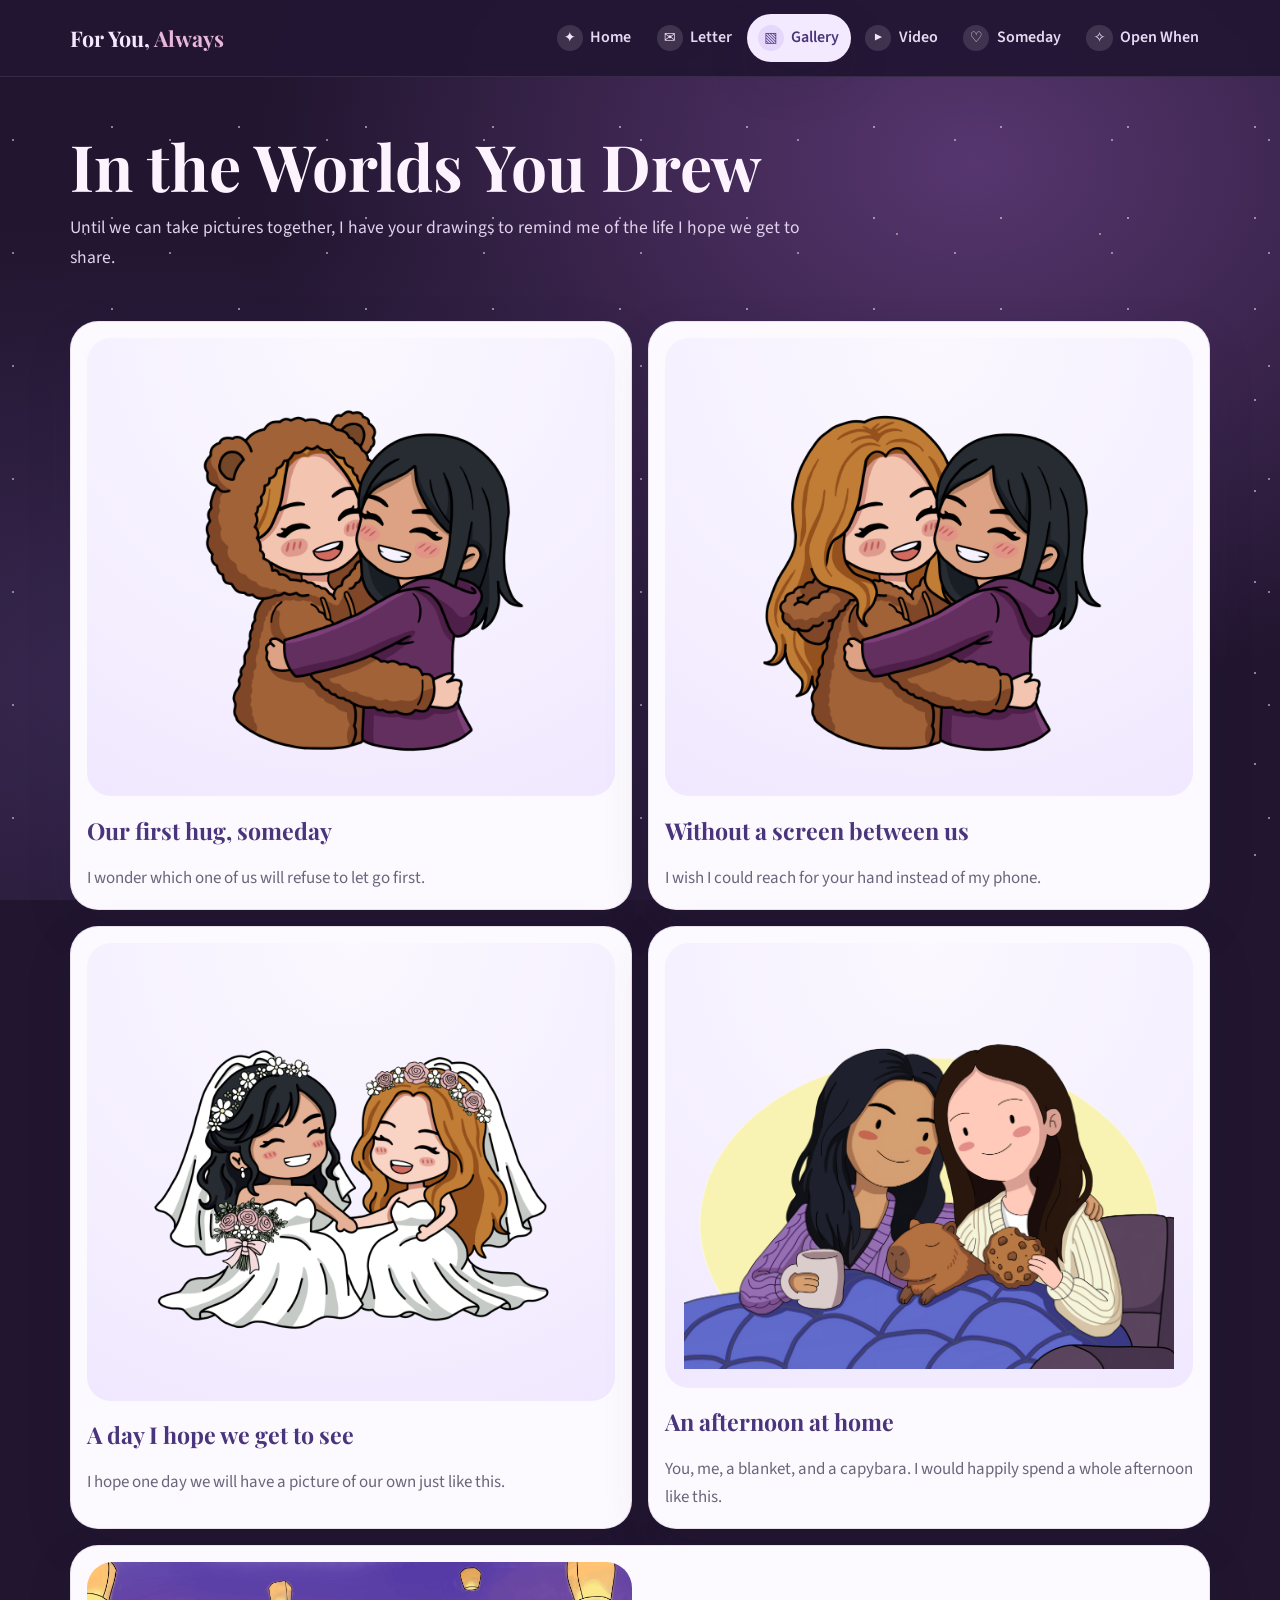
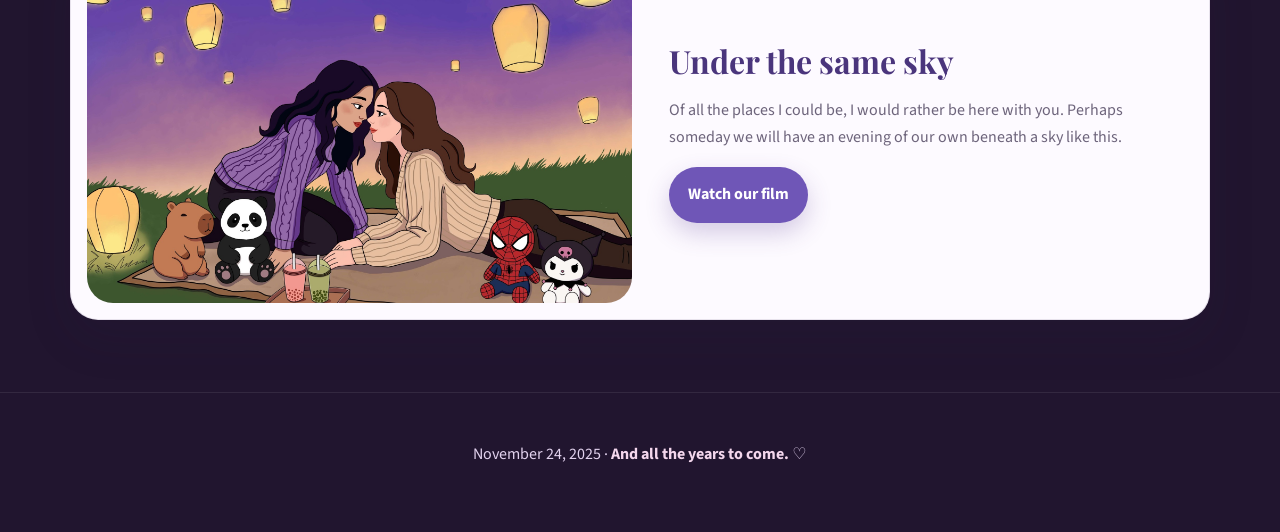
==== commit 8cb4e89c: "Add files via upload" ====
--- a/gallery.html
+++ b/gallery.html
@@ -1,2 +1,2 @@
 <!DOCTYPE html>
-<html lang="en"><head><meta charset="utf-8"/><meta content="width=device-width, initial-scale=1" name="viewport"/><meta content="For my lovey, on our first anniversary." name="description"/><title>Our Gallery | For You, Always</title><link href="https://fonts.googleapis.com" rel="preconnect"/><link crossorigin="" href="https://fonts.gstatic.com" rel="preconnect"/><link href="https://fonts.googleapis.com/css2?family=Playfair+Display:wght@500;600;700&amp;family=Source+Sans+3:wght@400;500;600;700&amp;display=swap" rel="stylesheet"/><link href="styles.css" rel="stylesheet"/></head><body><div aria-hidden="true" class="night-sky"></div><header class="topbar"><div class="container topbar-inner"><a class="brand" href="index.html">For You, <span>Always</span></a><nav aria-label="Main navigation" class="nav"><a href="index.html"><span aria-hidden="true" class="icon-dot">✦</span>Home</a><a href="letter.html"><span aria-hidden="true" class="icon-dot">✉</span>Letter</a><a aria-current="page" class="active" href="gallery.html"><span aria-hidden="true" class="icon-dot">▧</span>Gallery</a><a href="video.html"><span aria-hidden="true" class="icon-dot">▶</span>Video</a><a href="little-things.html"><span aria-hidden="true" class="icon-dot">♡</span>Someday</a><a href="open-when.html"><span aria-hidden="true" class="icon-dot">✧</span>Open When</a></nav></div></header><main><section class="page-intro"><div class="container"><h1>In the Little Worlds You Drew</h1><p>Until we can take pictures together, I have these little glimpses of the life I hope we get to live. Thank you for drawing us, lovey.</p></div></section><section class="section gallery-section"><div class="container"><div class="gallery-grid"><article class="card gallery-card"><a class="art-stage" href="hug-bear-transparent.png" rel="noopener" target="_blank"><img alt="The first hug" src="hug-bear-transparent.png"/></a><h3>Our first hug, someday</h3><p>I wonder which one of us will refuse to let go first.</p></article><article class="card gallery-card"><a class="art-stage" href="hug-hair-transparent.png" rel="noopener" target="_blank"><img alt="Closer than this" src="hug-hair-transparent.png"/></a><h3>Without a screen between us</h3><p>I wish I could reach for your hand instead of my phone.</p></article><article class="card gallery-card"><a class="art-stage" href="wedding-dream-transparent.png" rel="noopener" target="_blank"><img alt="One day, perhaps" src="wedding-dream-transparent.png"/></a><h3>A day I hope we get to see</h3><p>I hope one day we will have a picture of our own that looks a little like this.</p></article><article class="card gallery-card"><a class="art-stage" href="cozy-capybara.png" rel="noopener" target="_blank"><img alt="The ordinary days" src="cozy-capybara.png"/></a><h3>An afternoon at home</h3><p>You, me, a blanket, and a capybara. I would happily spend a whole afternoon like this.</p></article></div><div class="card feature-banner"><img alt="An imagined date beneath floating lanterns with our favorite little companions." src="lantern-night.jpg"/><div class="feature-copy"><h2>Under the same sky</h2><p>Of all the places I could be, I would rather be here with you. Perhaps someday we will have an evening of our own beneath a sky like this.</p><a class="button" href="video.html">Our little film</a></div></div></div></section><dialog class="art-dialog" id="art-dialog"><button aria-label="Close image" class="close-art" type="button">×</button><img alt="" id="large-art"/><p id="art-caption"></p></dialog><script>const d=document.querySelector('#art-dialog');if(typeof d.showModal==='function'){document.querySelectorAll('.gallery-card .art-stage').forEach(a=>a.addEventListener('click',e=>{e.preventDefault();const img=a.querySelector('img');document.querySelector('#large-art').src=img.src;document.querySelector('#large-art').alt=img.alt;document.querySelector('#art-caption').textContent=a.parentElement.querySelector('h3').textContent;d.showModal()}));d.querySelector('button').addEventListener('click',()=>d.close());d.addEventListener('click',e=>{if(e.target===d)d.close()});}</script></main><footer class="footer"><div class="container"><p>November 24, 2025 · <strong>And all the years to come.</strong> ♡</p></div></footer></body></html>+<html lang="en"><head><meta charset="utf-8"/><meta content="width=device-width, initial-scale=1" name="viewport"/><meta content="For my lovey, on our first anniversary." name="description"/><title>Our Gallery | For You, Always</title><link href="https://fonts.googleapis.com" rel="preconnect"/><link crossorigin="" href="https://fonts.gstatic.com" rel="preconnect"/><link href="https://fonts.googleapis.com/css2?family=Playfair+Display:wght@500;600;700&amp;family=Source+Sans+3:wght@400;500;600;700&amp;display=swap" rel="stylesheet"/><link href="styles.css" rel="stylesheet"/></head><body><div aria-hidden="true" class="night-sky"></div><header class="topbar"><div class="container topbar-inner"><a class="brand" href="index.html">For You, <span>Always</span></a><nav aria-label="Main navigation" class="nav"><a href="index.html"><span aria-hidden="true" class="icon-dot">✦</span>Home</a><a href="letter.html"><span aria-hidden="true" class="icon-dot">✉</span>Letter</a><a aria-current="page" class="active" href="gallery.html"><span aria-hidden="true" class="icon-dot">▧</span>Gallery</a><a href="video.html"><span aria-hidden="true" class="icon-dot">▶</span>Video</a><a href="little-things.html"><span aria-hidden="true" class="icon-dot">♡</span>Someday</a><a href="open-when.html"><span aria-hidden="true" class="icon-dot">✧</span>Open When</a></nav></div></header><main><section class="page-intro"><div class="container"><h1>In the Worlds You Drew</h1><p>Until we can take pictures together, I have your drawings to remind me of the life I hope we get to share.</p></div></section><section class="section gallery-section"><div class="container"><div class="gallery-grid"><article class="card gallery-card"><a class="art-stage" href="hug-bear-transparent.png" rel="noopener" target="_blank"><img alt="The first hug" src="hug-bear-transparent.png"/></a><h3>Our first hug, someday</h3><p>I wonder which one of us will refuse to let go first.</p></article><article class="card gallery-card"><a class="art-stage" href="hug-hair-transparent.png" rel="noopener" target="_blank"><img alt="Closer than this" src="hug-hair-transparent.png"/></a><h3>Without a screen between us</h3><p>I wish I could reach for your hand instead of my phone.</p></article><article class="card gallery-card"><a class="art-stage" href="wedding-dream-transparent.png" rel="noopener" target="_blank"><img alt="One day, perhaps" src="wedding-dream-transparent.png"/></a><h3>A day I hope we get to see</h3><p>I hope one day we will have a picture of our own just like this.</p></article><article class="card gallery-card"><a class="art-stage" href="cozy-capybara.png" rel="noopener" target="_blank"><img alt="The ordinary days" src="cozy-capybara.png"/></a><h3>An afternoon at home</h3><p>You, me, a blanket, and a capybara. I would happily spend a whole afternoon like this.</p></article></div><div class="card feature-banner"><img alt="An imagined date beneath floating lanterns with our favorite companions." src="lantern-night.jpg"/><div class="feature-copy"><h2>Under the same sky</h2><p>Of all the places I could be, I would rather be here with you. Perhaps someday we will have an evening of our own beneath a sky like this.</p><a class="button" href="video.html">Watch our film</a></div></div></div></section><dialog class="art-dialog" id="art-dialog"><button aria-label="Close image" class="close-art" type="button">×</button><img alt="" id="large-art"/><p id="art-caption"></p></dialog><script>const d=document.querySelector('#art-dialog');if(typeof d.showModal==='function'){document.querySelectorAll('.gallery-card .art-stage').forEach(a=>a.addEventListener('click',e=>{e.preventDefault();const img=a.querySelector('img');document.querySelector('#large-art').src=img.src;document.querySelector('#large-art').alt=img.alt;document.querySelector('#art-caption').textContent=a.parentElement.querySelector('h3').textContent;d.showModal()}));d.querySelector('button').addEventListener('click',()=>d.close());d.addEventListener('click',e=>{if(e.target===d)d.close()});}</script></main><footer class="footer"><div class="container"><p>November 24, 2025 · <strong>And all the years to come.</strong> ♡</p></div></footer></body></html>
--- a/styles.css
+++ b/styles.css
@@ -129,3 +129,6 @@
 body{background:radial-gradient(ellipse at top,#f9f6ff,#f1ebfa);}
 .hero::before,.hero::after{opacity:.12}.hero{padding:4.5rem 0 3.8rem}.stars{position:absolute;inset:0;pointer-events:none;background-image:radial-gradient(1.4px 1.4px at 15px 31px,#fff9db 98%,transparent),radial-gradient(1px 1px at 63px 82px,#fff 98%,transparent),radial-gradient(1.5px 1.5px at 124px 21px,#e8d6ff 98%,transparent);background-size:149px 107px,137px 133px,181px 151px;opacity:.65}.hero-copy h1{font-size:clamp(3rem,6vw,5rem)}.hero-copy .song-note{font-size:.88rem;margin:.85rem 0 0;color:#e5d8f6}.hero-visual img{aspect-ratio:auto;object-fit:contain}.centered{text-align:center}.centered p{margin:auto}.counter-section{padding:3.2rem 0 1.6rem}.counter{display:grid;grid-template-columns:repeat(4,1fr);gap:12px;max-width:660px;margin:auto}.counter>div{border:1px solid var(--line);border-radius:20px;background:#fff;padding:1.2rem .5rem;text-align:center;box-shadow:var(--shadow)}.counter strong{display:block;font-family:'Playfair Display',Georgia,serif;color:var(--purple-deep);font-size:clamp(1.7rem,4vw,3rem);line-height:1.2;font-variant-numeric:tabular-nums}.counter span{font-size:.87rem;color:var(--muted)}.counter-note{color:var(--muted);margin:.8rem 0 0}.rooms,.closing{padding:2.5rem 0}.letter-section,.gallery-section{padding-top:1rem}.letter-card p{font-family:Georgia,serif;line-height:1.85;font-size:1.06rem;margin-bottom:1.45rem}.letter-card blockquote{font-size:1.6rem;text-align:center;border:0;border-radius:18px;padding:1.6rem .6rem}.letter-card p:last-child{margin-bottom:0}.feature-copy{padding:1.3rem;align-self:center}.feature-copy h2,.someday-art h2{font-family:'Playfair Display',Georgia,serif;color:var(--purple-deep);font-size:2rem;line-height:1.2;margin:0 0 .6rem}.feature-copy p,.someday-art p{color:var(--muted)}.gallery-card .art-stage{text-decoration:none}.video-card video{width:100%;height:auto}.wish-grid{display:grid;grid-template-columns:repeat(3,1fr);gap:1rem}.wish-card{padding:1.35rem}.wish-icon{display:grid;place-items:center;width:2.6rem;height:2.6rem;background:#eee5ff;border-radius:50%;color:var(--purple-deep);font-size:1.25rem}.wish-card h3{font-family:'Playfair Display',Georgia,serif;color:var(--purple-deep);font-size:1.35rem;margin:.7rem 0 .3rem}.wish-card p{color:var(--muted);margin:0}.someday-art{margin-top:1.5rem;display:grid;grid-template-columns:1.15fr .85fr;gap:1.5rem;align-items:center;padding:1rem}.someday-art img{border-radius:20px}.someday-art>div{padding:1rem}.nav a:focus-visible,.button:focus-visible,.menu-card:focus-visible{outline:3px solid #b988db;outline-offset:3px}@media(max-width:640px){.counter{gap:5px}.counter>div{padding:.85rem .2rem;border-radius:12px}.counter span{font-size:.72rem}.wish-grid,.someday-art{grid-template-columns:1fr}.hero{padding:2.8rem 0}.topbar-inner{gap:.3rem;padding:.6rem 0}.nav{gap:.15rem}.nav a{padding:.4rem .5rem;font-size:.85rem}.icon-dot{width:1.25rem;height:1.25rem}.gallery-card .art-stage{min-height:0}.letter-card{padding:1.2rem}.letter-card p{font-size:1rem}.page-intro{padding:2.2rem 0 1rem}}/* A violet night sky throughout, with luminous reading surfaces. */
 body{background:#21152f;color:#f8f2ff;position:relative;isolation:isolate}.night-sky{position:fixed;inset:0;z-index:-1;pointer-events:none;background:radial-gradient(ellipse at 76% 18%,#57366f 0%,transparent 52%),radial-gradient(ellipse at 12% 76%,#392851 0%,transparent 48%),#21152f}.night-sky:after,.lantern-stars{content:"";position:absolute;inset:0;background-image:radial-gradient(1px 1px at 13px 27px,#f7e8ff 98%,transparent),radial-gradient(1.4px 1.4px at 85px 71px,#ffdfab 98%,transparent),radial-gradient(.8px .8px at 112px 36px,#fff 98%,transparent);background-size:157px 113px,203px 163px,127px 91px;opacity:.48}.topbar{background:rgba(35,22,51,.94);border-color:#ffffff18}.brand,.brand span{color:#f5e7ff}.brand span{color:#e8b8dc}.nav{gap:.2rem}.nav a{color:#e5d9f2;padding:.65rem .7rem}.nav a.active,.nav a:hover{color:#4a357c;background:#f4eaff}.nav .icon-dot{background:#ffffff20;color:#f7e2ff}.nav a.active .icon-dot,.nav a:hover .icon-dot{background:#e6d8fa;color:#543c86}.hero{background:linear-gradient(135deg,#241735d9,#4b316bd9);border-bottom:1px solid #ffffff18}.page-intro h1,.section-header h2{color:#fcf3ff}.page-intro p,.section-header p,.counter-note,.footer{color:#e2d2ee}.footer strong{color:#f4d7ed}.footer{border-top:1px solid #ffffff15}.card,.menu-card{color:var(--ink);background:#fdfaff}.counter>div{background:#35244e;border-color:#ffffff30;box-shadow:none}.counter strong{color:#f9e9ff}.counter span{color:#dfcaef}.menu-grid{grid-template-columns:repeat(5,1fr)}.menu-card{padding:1.1rem}.menu-card h3{font-size:1.3rem}.letter-card{padding:clamp(1.4rem,4vw,3.2rem)}.letter-card p{font-size:clamp(1rem,1.7vw,1.17rem);line-height:1.92}.letter-card blockquote{color:#563778;background:#f4eafa;font-size:clamp(1.4rem,3vw,2rem)}.gallery-card .art-stage{cursor:zoom-in}.art-dialog{border:1px solid #e3c7ff60;border-radius:24px;background:#30213f;color:#fff;padding:1.4rem;max-width:min(90vw,800px);max-height:90vh;overflow:auto;text-align:center}.art-dialog::backdrop{background:#100b1be0}.art-dialog img{max-height:68vh;object-fit:contain;margin:auto}.close-art{display:block;margin-left:auto;color:white;background:#ffffff20;border:0;border-radius:50%;width:40px;height:40px;font-size:28px;cursor:pointer}.envelope-section{padding-top:1rem}.envelope-grid{display:grid;grid-template-columns:repeat(2,1fr);gap:1rem;align-items:start}.envelope{border-radius:22px;background:#fbf6ff;color:var(--ink);border:1px solid #e6d9f4;overflow:hidden;box-shadow:0 14px 30px #160e2940}.envelope summary{display:flex;gap:1rem;align-items:center;padding:1.2rem;cursor:pointer;list-style:none}.envelope summary::-webkit-details-marker{display:none}.envelope-icon{display:grid;place-items:center;background:#eee1ff;color:#68418c;width:3rem;height:3rem;border-radius:15px;font-size:1.5rem;flex-shrink:0}.envelope summary strong{display:block;font-family:'Playfair Display',Georgia,serif;font-size:1.25rem;color:#51366f;line-height:1.3}.envelope summary small{color:#776587}.envelope-plus{margin-left:auto;font-size:1.5rem;color:#8a62af}.envelope[open] .envelope-plus{transform:rotate(45deg)}.envelope-letter{padding:1.2rem 1.5rem 1.6rem;border-top:1px solid #e5d8ef;font:1.05rem/1.85 Georgia,serif}.envelope-letter p{margin:0 0 .8rem}.envelope-letter .envelope-sign{color:#926594;margin:0;font-style:italic}.lantern-section{padding-top:1rem}.lantern-experience{position:relative;overflow:hidden;min-height:450px;border-radius:30px;border:1px solid #ffffff30;background:linear-gradient(180deg,#1d1336,#593968 65%,#a56f7b);display:grid;place-items:end center;text-align:center;padding:2rem 1rem}.lantern-content{position:relative;z-index:2;max-width:630px}.lantern-content h2{font:600 clamp(1.8rem,4vw,3rem)/1.2 'Playfair Display',Georgia,serif;margin:.3rem 0 .7rem;color:#fff5ff}.lantern-content p{margin:.6rem 0 1rem;color:#f7e8f5}.eyebrow{font-size:.8rem;letter-spacing:.15em;text-transform:uppercase}.lantern{position:absolute;top:48px;left:calc(50% - 32px);width:64px;height:78px;border-radius:12px 12px 22px 22px;background:linear-gradient(90deg,#c8863d,#ffe6a4 30%,#ffdd8a 70%,#dc9146);box-shadow:0 0 45px 10px #ffd27c66,inset 0 -12px 10px #c77c38aa;transform:rotate(-6deg);transition:transform 3s ease-in,opacity 3s ease-in}.lantern span{position:absolute;bottom:5px;left:18px;width:28px;height:8px;background:#fff3d6;border-radius:50%;box-shadow:0 0 15px #fff9d6}.lantern.released{transform:translate(100px,-190px) rotate(12deg) scale(.3);opacity:0}.wish-message{min-height:3em}.lantern-content .button{background:#fae2ad;color:#51375d;box-shadow:none;cursor:pointer}.button:focus-visible,summary:focus-visible{outline:3px solid #d9a8ff;outline-offset:3px}@media(max-width:1000px){.menu-grid{grid-template-columns:repeat(2,1fr)}.nav{gap:.15rem}.nav a{padding:.5rem .55rem}}@media(max-width:640px){.menu-grid,.envelope-grid{grid-template-columns:1fr}.topbar-inner{align-items:center}.nav{justify-content:center}.nav a{font-size:.76rem;padding:.4rem}.nav .icon-dot{display:none}.lantern-experience{min-height:470px}.counter-section .section-header h2{font-size:2.1rem}}@media(prefers-reduced-motion:reduce){.lantern{transition:none}}
+
+/* Readable text on smaller screens. */
+.menu-card p,.gallery-card p,.wish-card p,.video-copy p{font-size:1.06rem;line-height:1.65}.page-intro p,.section-header p{font-size:1.1rem}.song-note,.envelope summary small{font-size:.95rem}.letter-card p{font-size:clamp(1.1rem,1.7vw,1.2rem);line-height:1.92}@media(max-width:640px){.nav a{font-size:.9rem;padding:.4rem .48rem}.counter span{font-size:.8rem}.letter-card p{font-size:1.1rem}}
